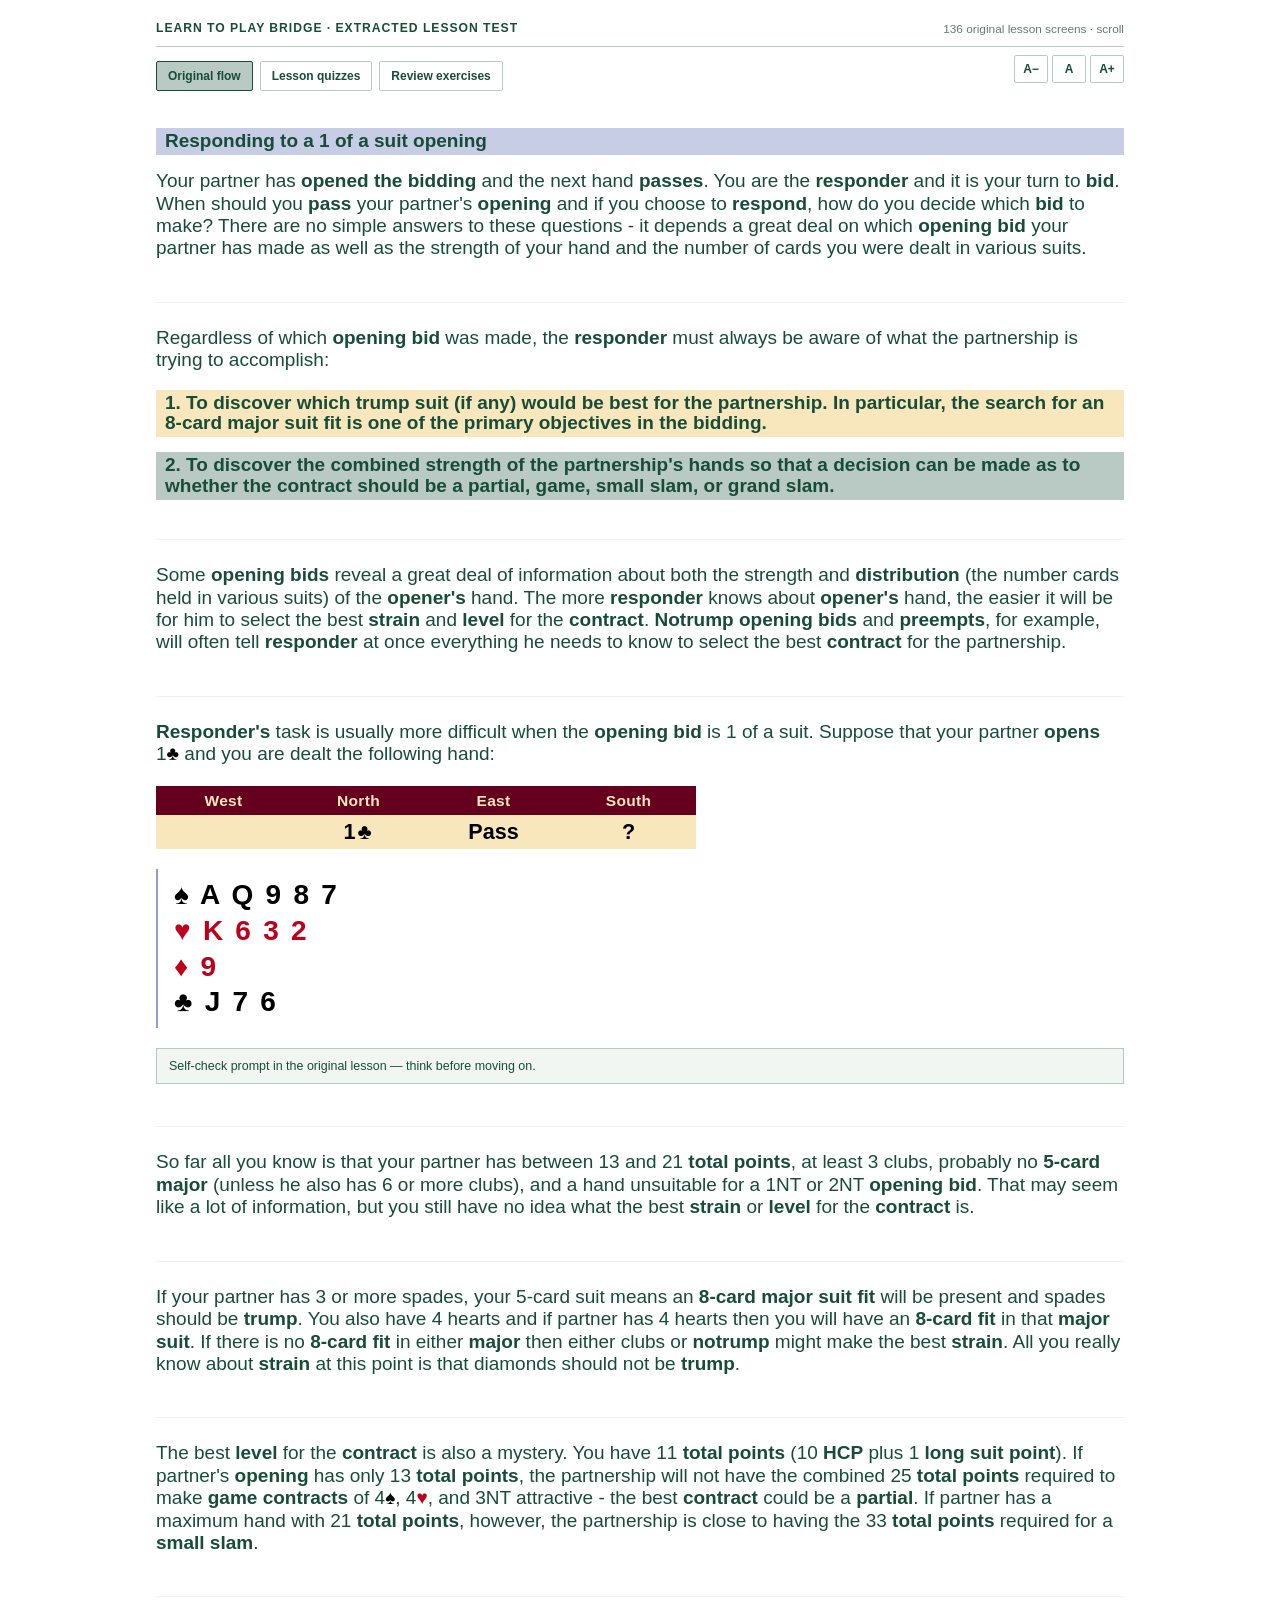
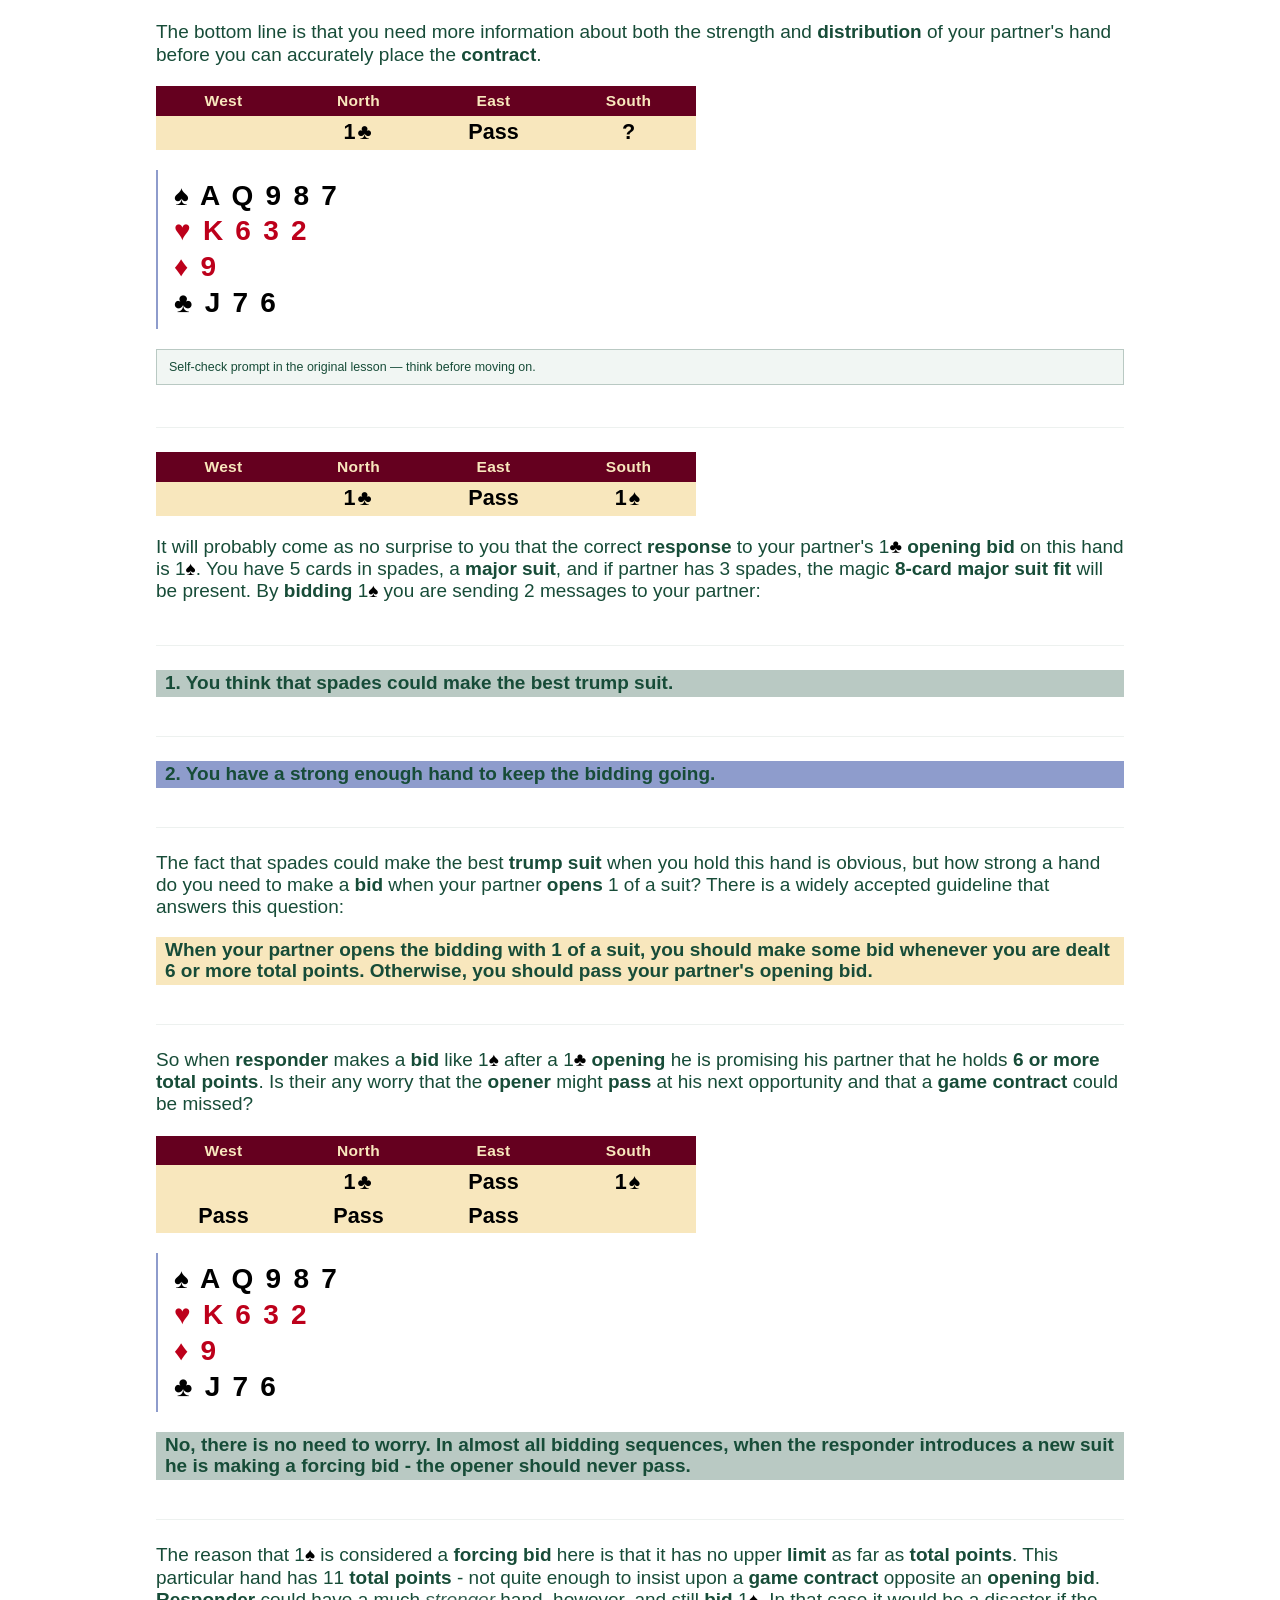
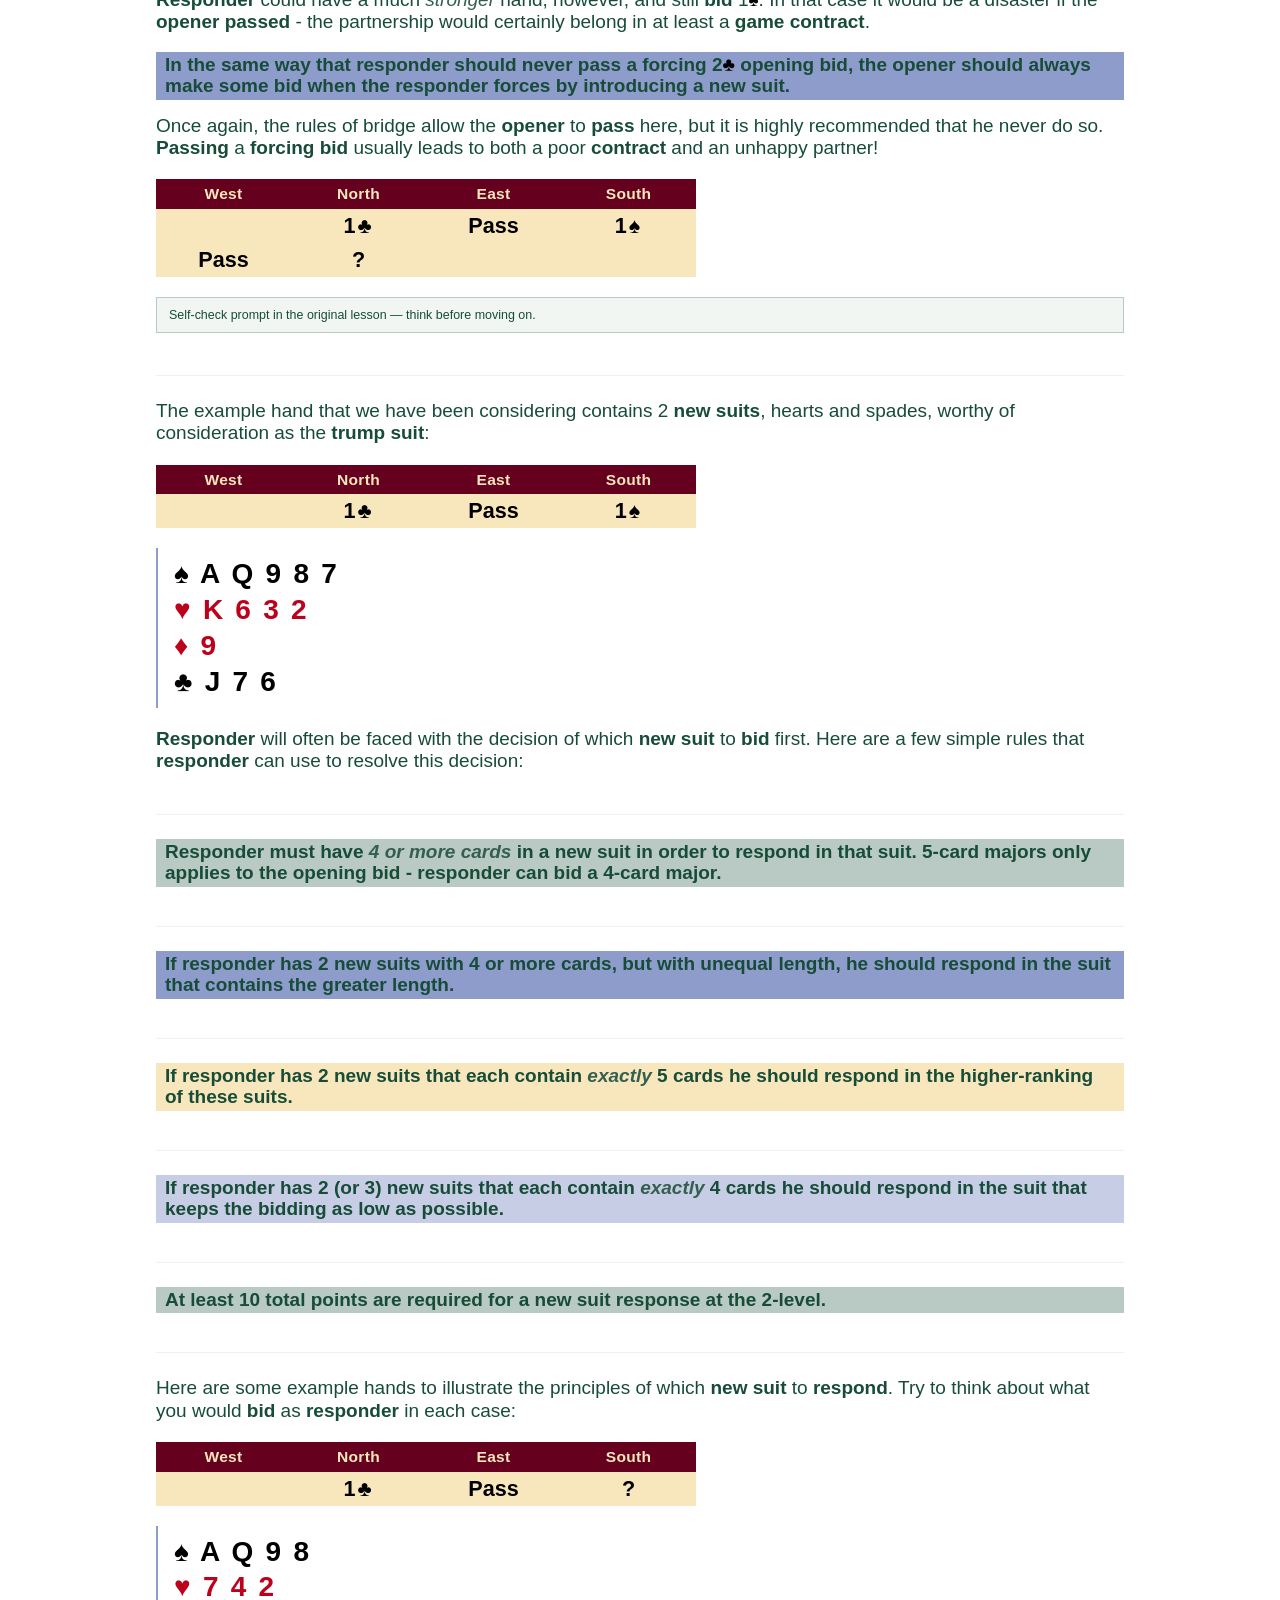
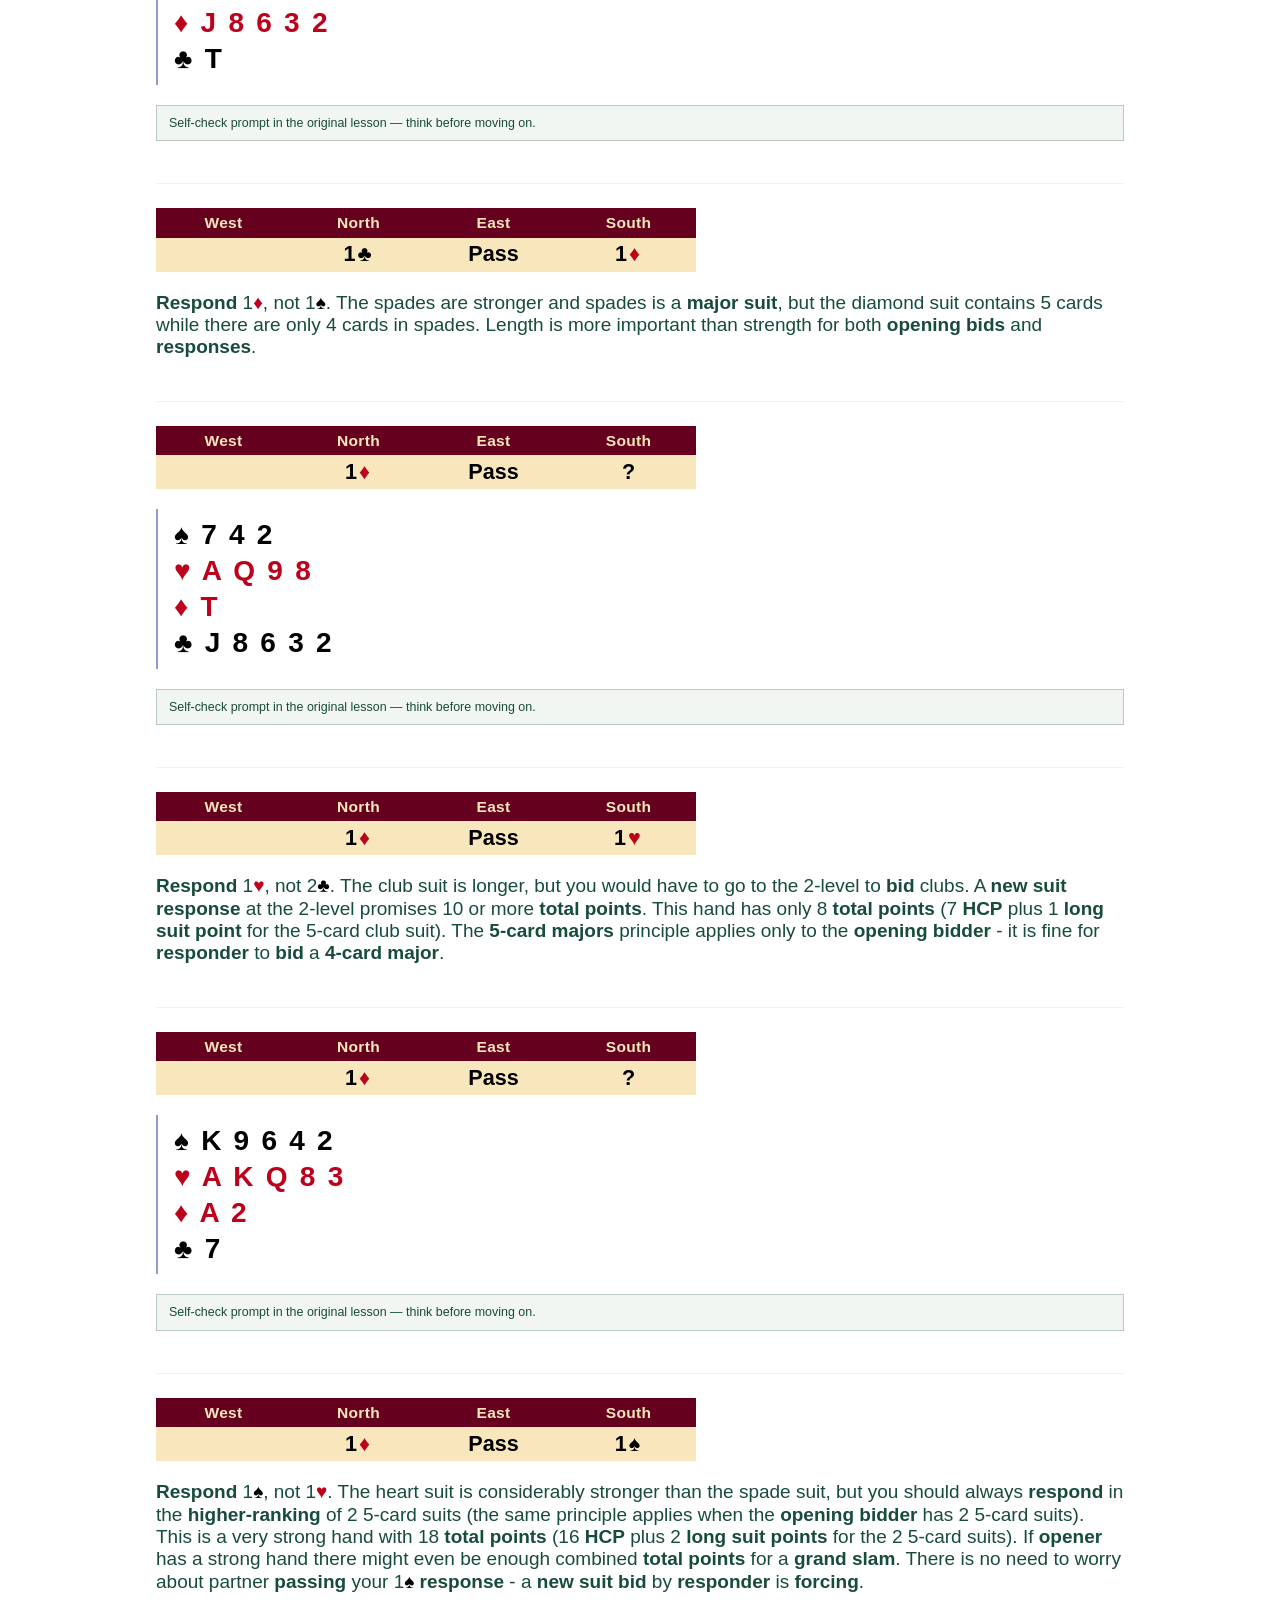
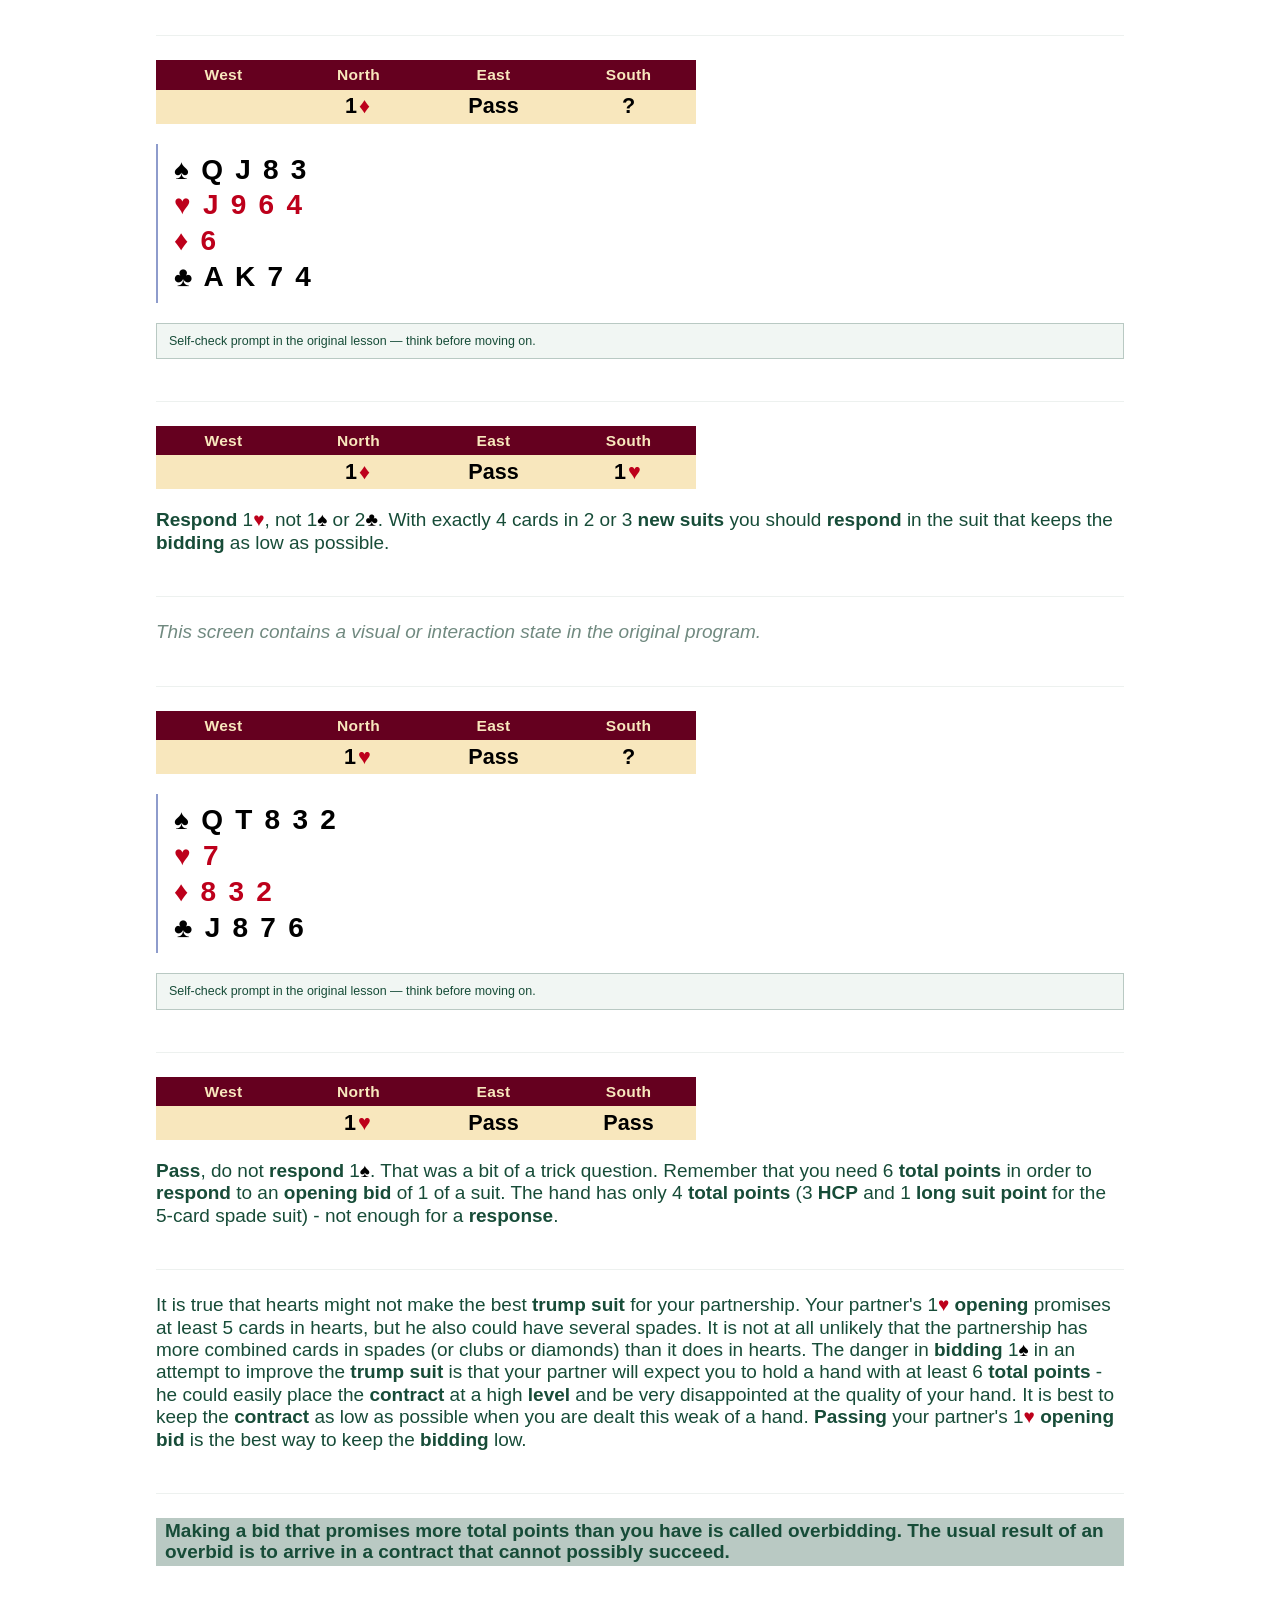
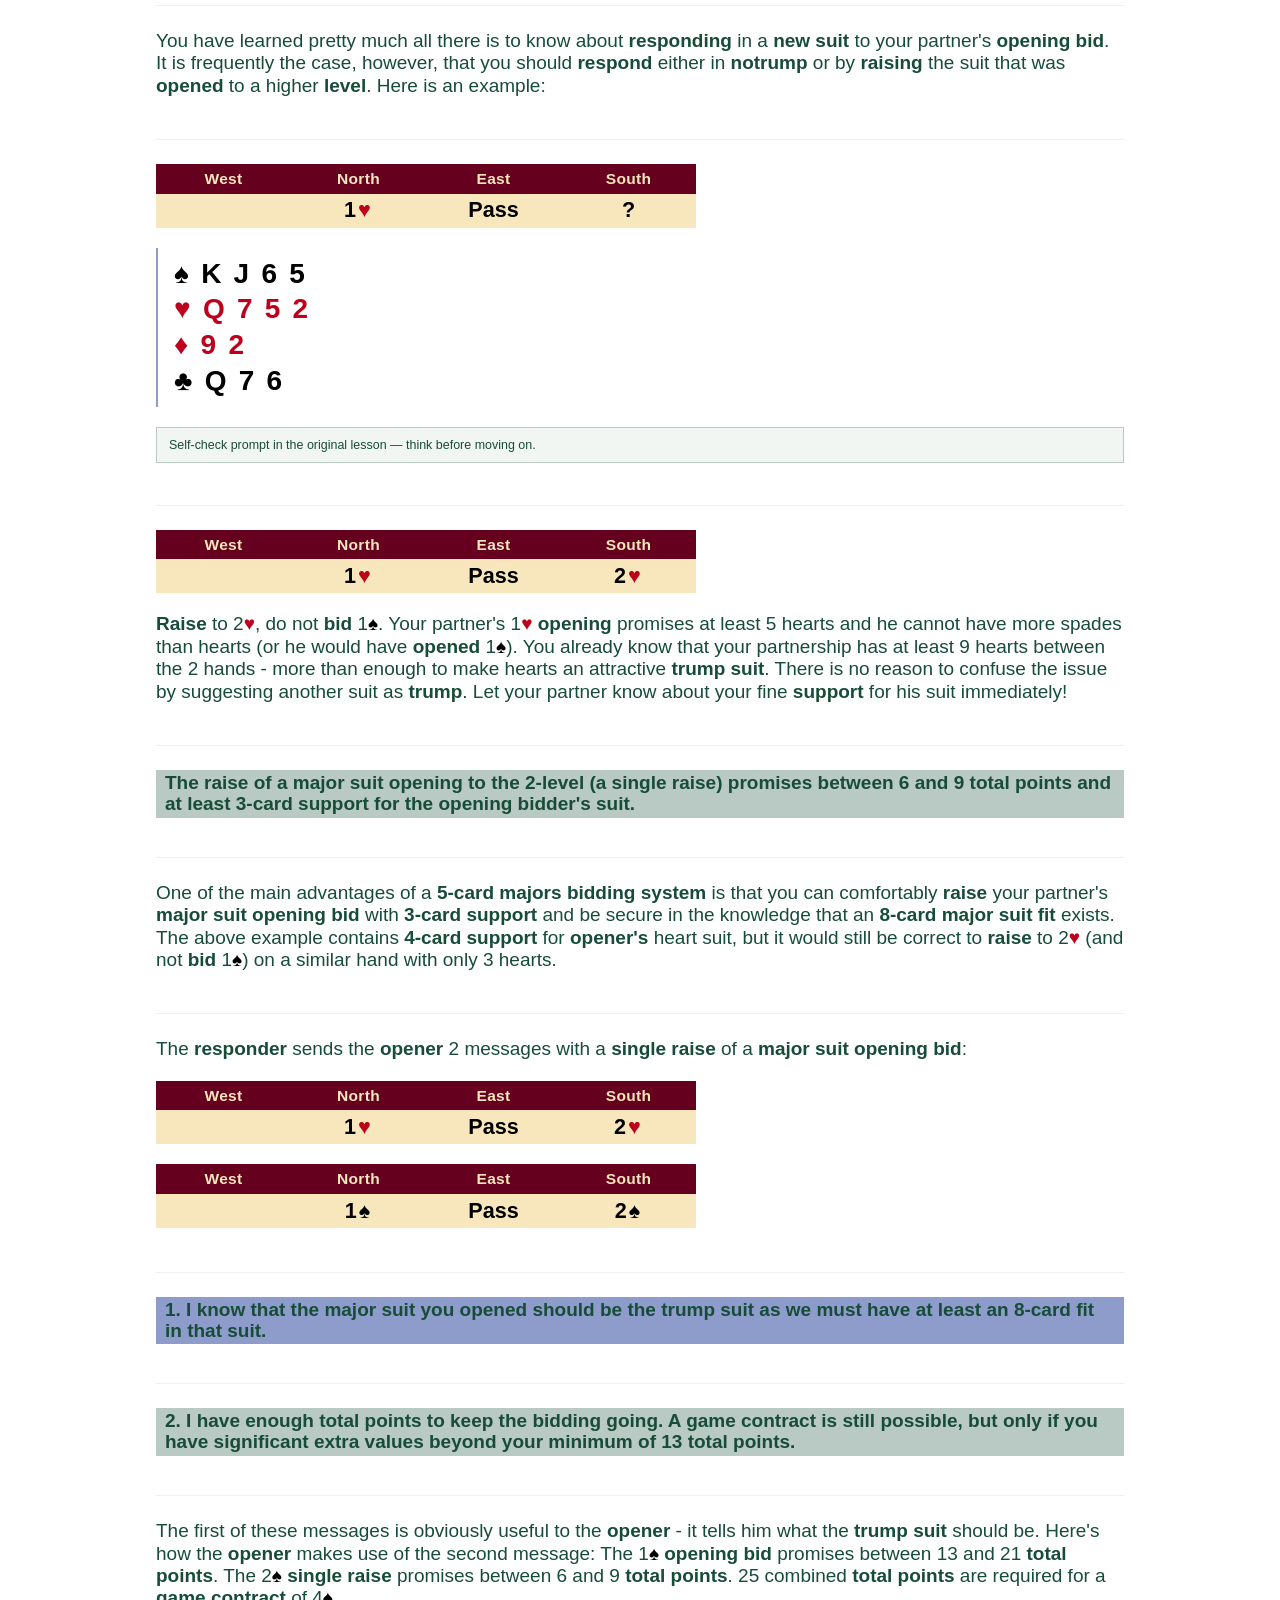
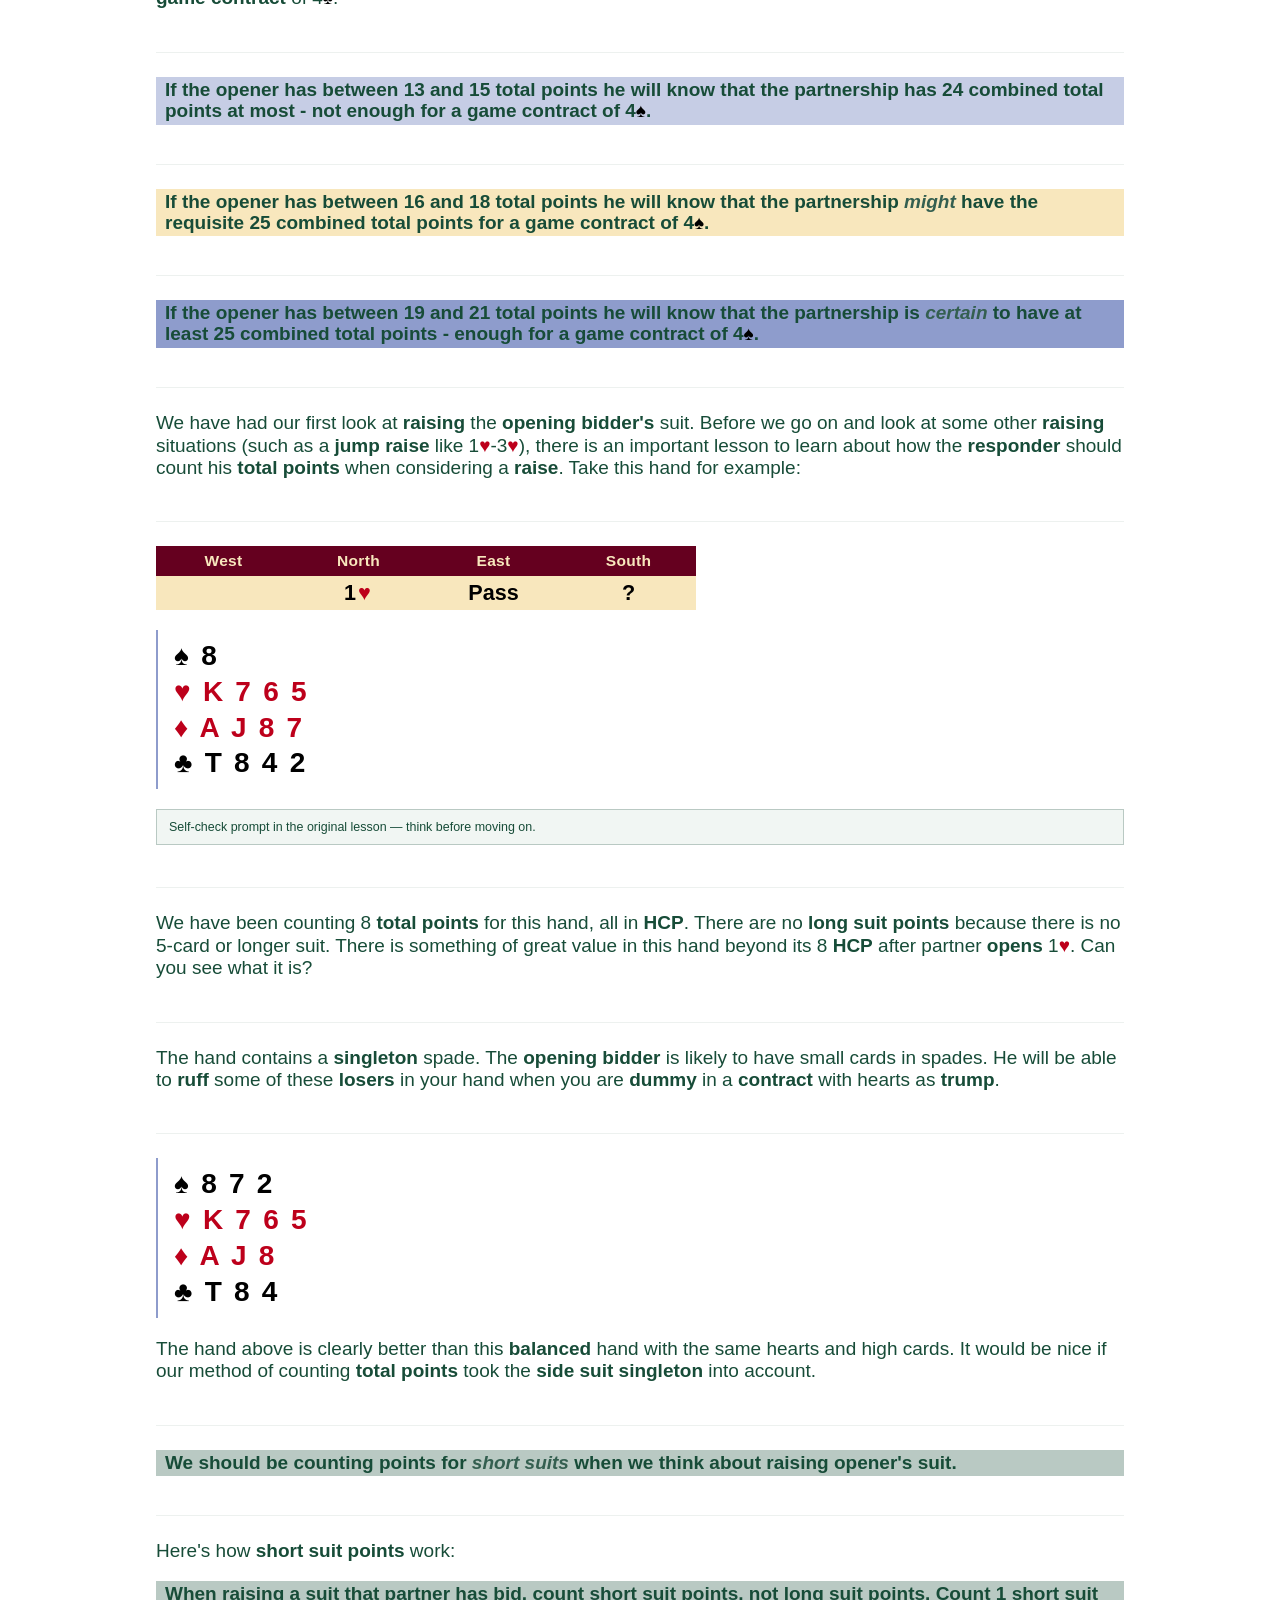
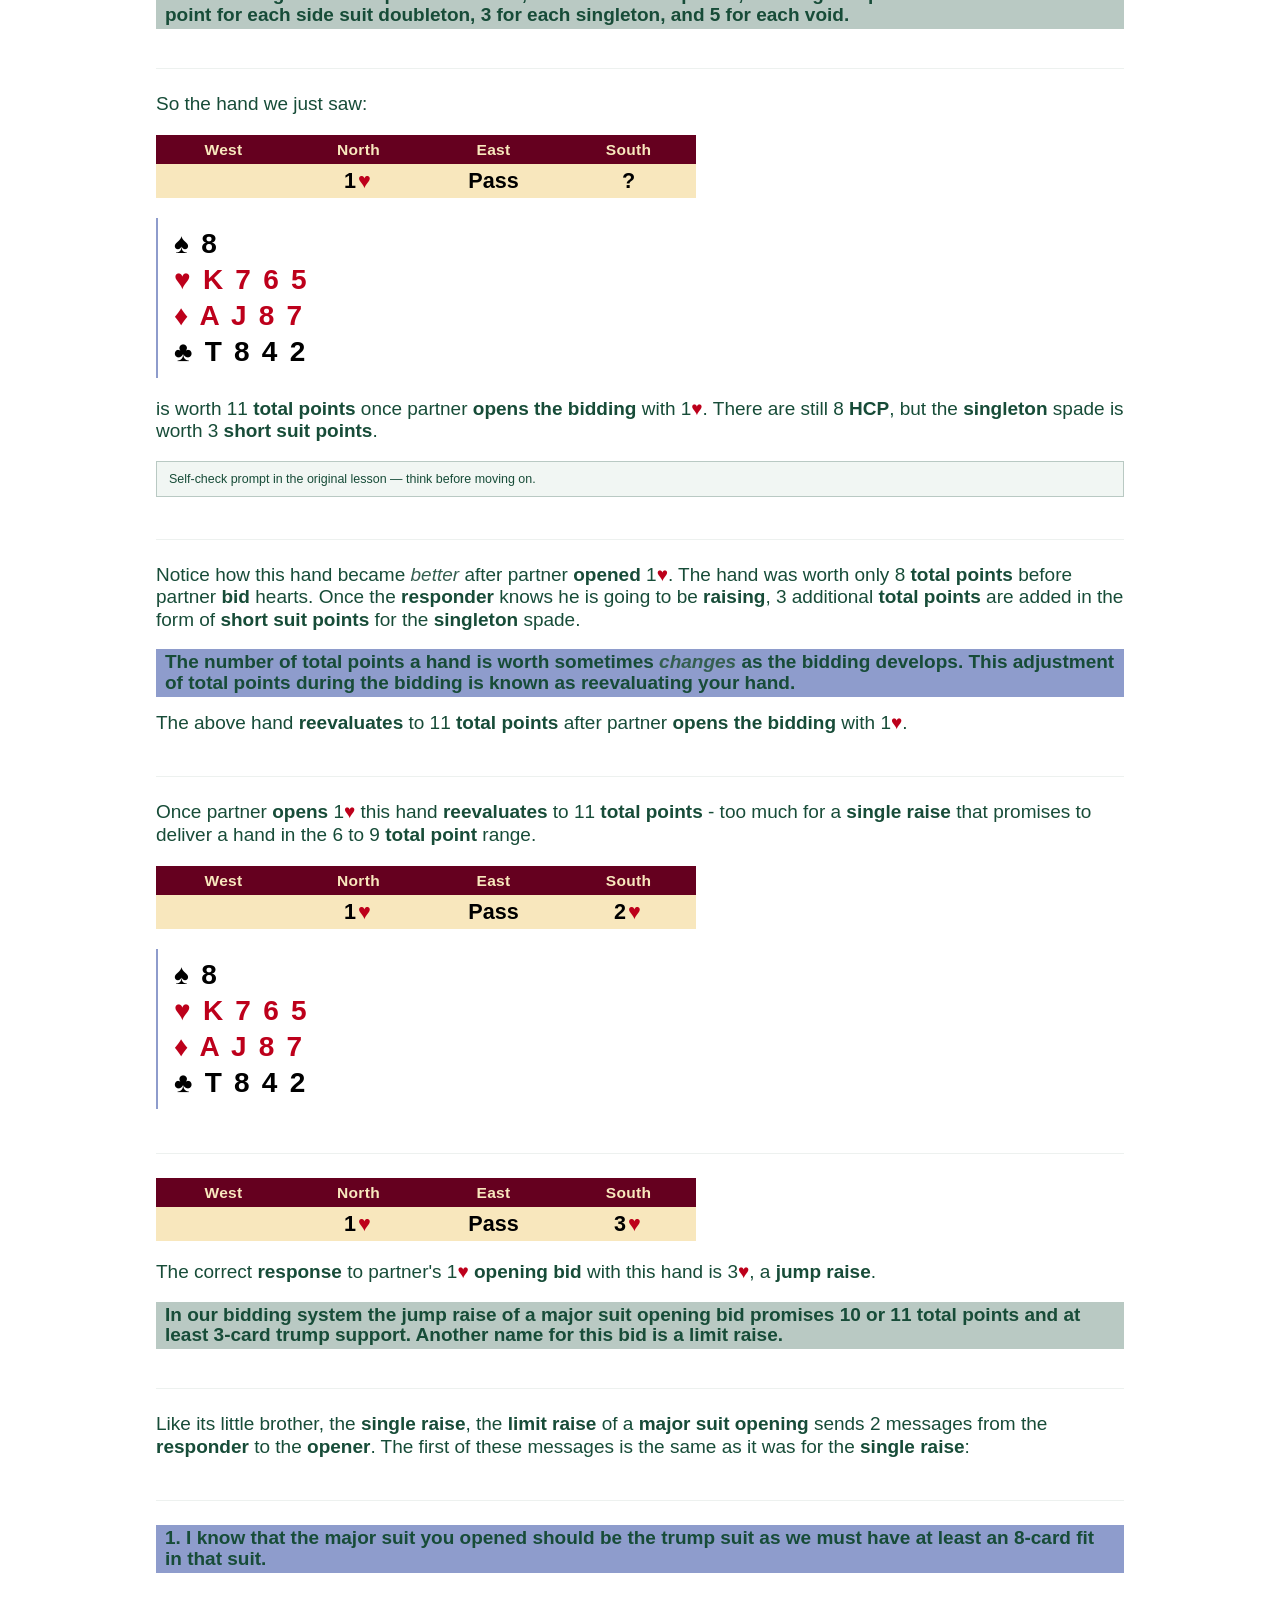
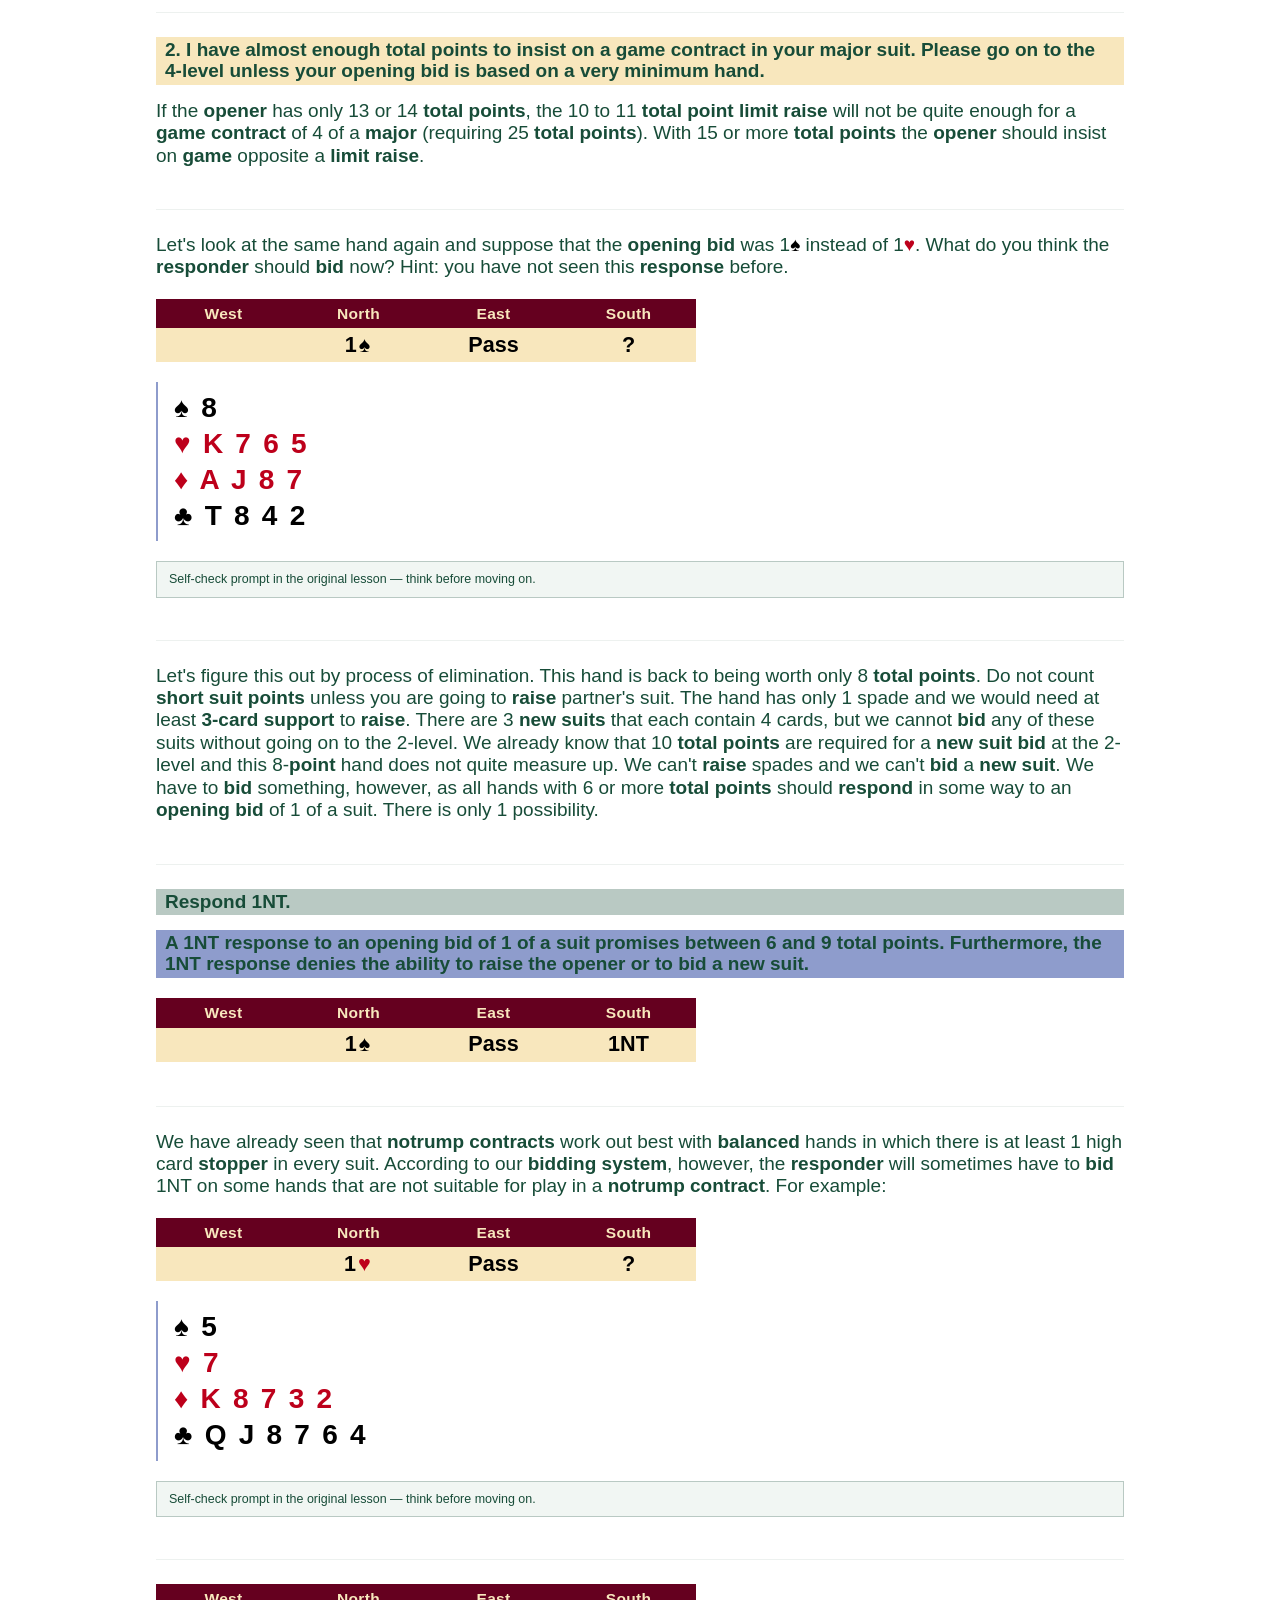
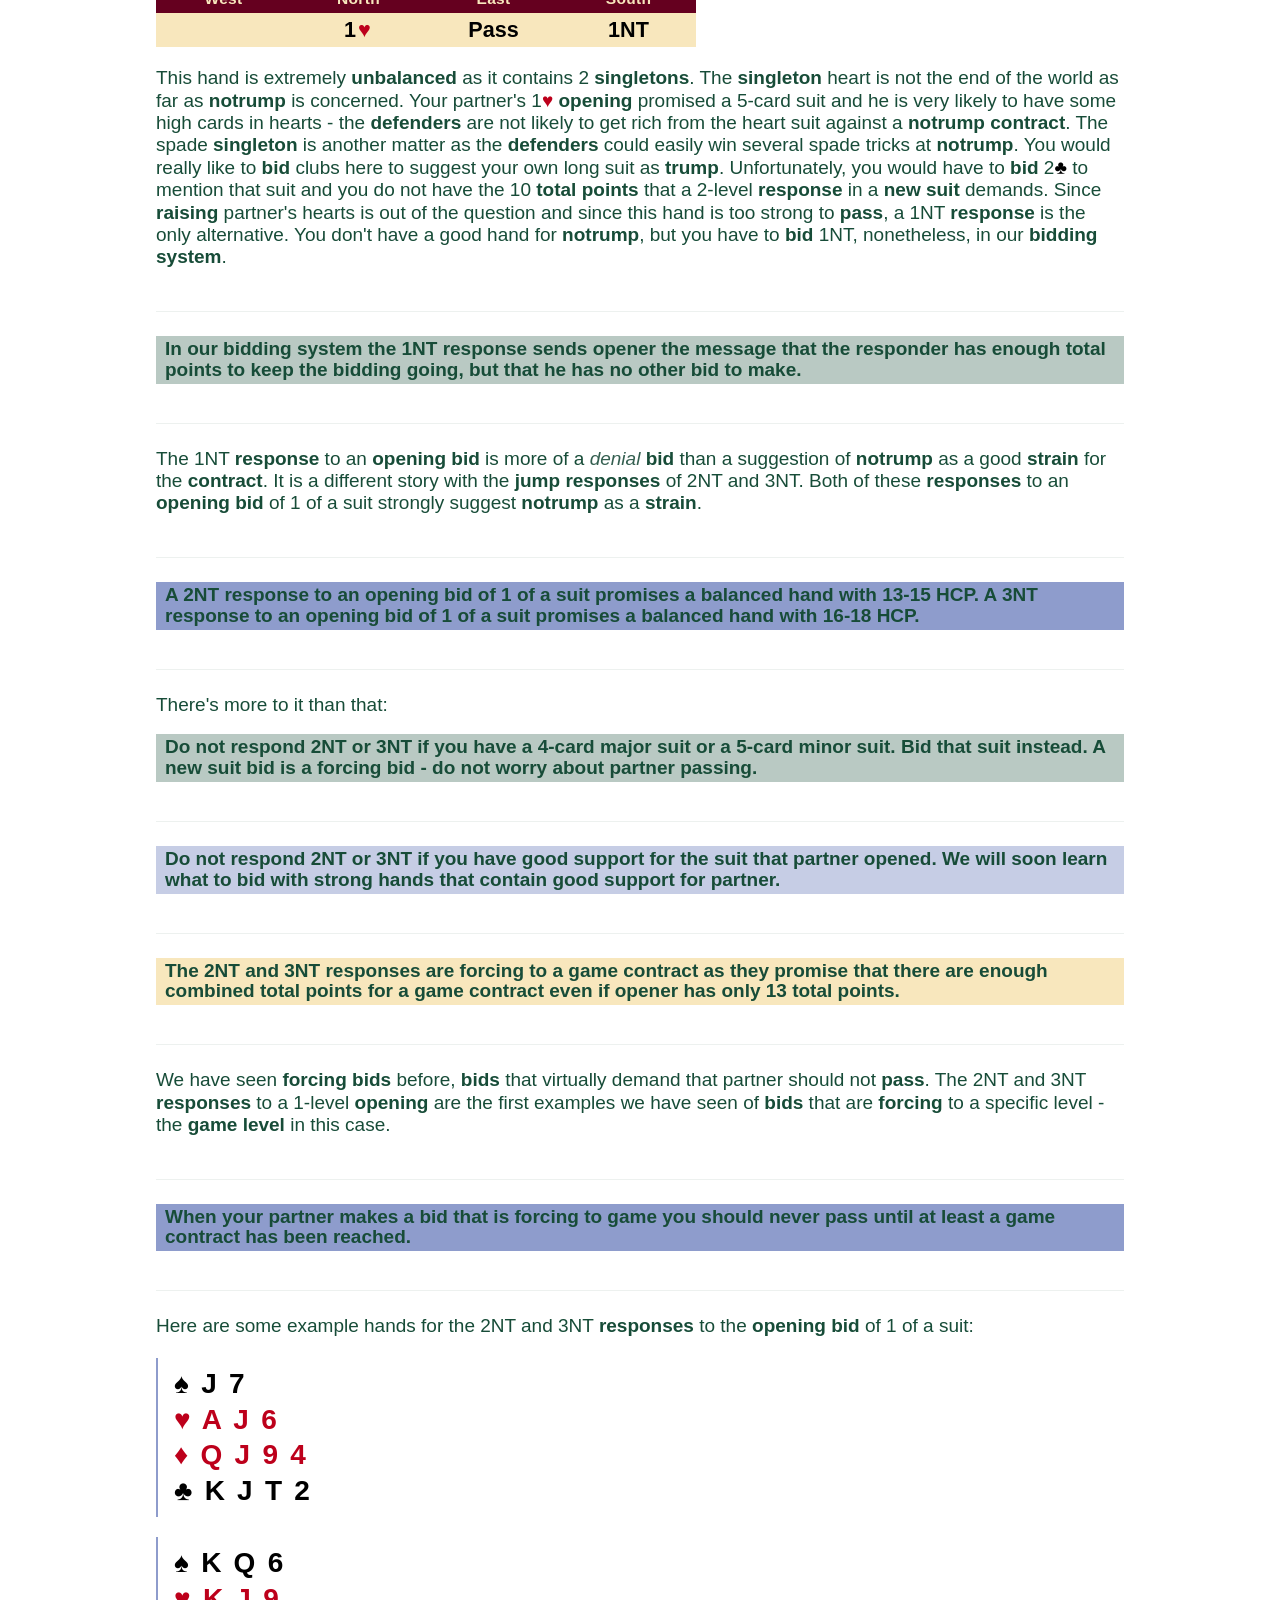
==== index.html @ 4d5bc3ed "Use Ctrl drag for text selection" ====
<!doctype html>
<html lang="en"><head>
<meta charset="utf-8"><meta name="viewport" content="width=device-width,initial-scale=1">
<title>Learn to Play Bridge — Responding to a 1 of a suit opening</title>
<link rel="stylesheet" href="bridge_study_test.css?v=20261010-5">
</head><body><main>
<header><h1>Learn to Play Bridge · extracted lesson test</h1><span class="muted" id="count"></span></header>
<div class="toolbar"><div class="mode"><button class="on" data-mode="lesson">Original flow</button><button data-mode="quiz">Lesson quizzes</button><button data-mode="review">Review exercises</button></div><div class="font-controls" aria-label="Text size"><button id="font-down" title="Decrease text size">A−</button><button id="font-reset" title="Reset text size">A</button><button id="font-up" title="Increase text size">A+</button></div></div>
<article id="page"></article>
<nav class="nav"><button id="back">← Back</button><button id="next">Next →</button></nav>
</main>
<script src="bridge_study_test_data.js?v=20261010-5"></script><script src="bridge_review_data.js?v=20261010-5"></script><script src="bridge_study_test.js?v=20261010-5"></script>
</body></html>
---- bridge_study_test.css ----
:root {
  --font-size: 19px;
  --green: #174c38;
  --cream: #f8e7bd;
  --sage: #b9c9c3;
  --lavender: #c6cde5;
  --periwinkle: #8e9ccc;
  --brown: #663c27;
  --paper: #fff;
  --line: #dce4df
}

* {
  box-sizing: border-box
}

html {
  scroll-behavior: smooth
}

body {
  margin: 0;
  background: var(--paper);
  color: var(--green);
  font: var(--font-size)/1.18 Arial, Helvetica, sans-serif
}

main {
  width: min(1024px, 100%);
  min-height: 100vh;
  margin: auto;
  padding: 22px clamp(13px, 2.5vw, 28px) 38px;
  background: var(--paper)
}

header {
  display: flex;
  justify-content: space-between;
  gap: 15px;
  border-bottom: 1px solid var(--sage);
  padding-bottom: 10px
}

h1 {
  margin: 0;
  color: var(--green);
  font: 700 .76rem/1 Arial, Helvetica, sans-serif;
  letter-spacing: .08em;
  text-transform: uppercase
}

.muted {
  color: #627d72;
  font: .74rem/1.2 Arial, Helvetica, sans-serif
}

.mode {
  display: flex;
  gap: 7px;
  margin: 14px 0 22px;
  flex-wrap: wrap
}

button {
  border: 1px solid var(--sage);
  border-radius: 2px;
  padding: 8px 11px;
  background: #fff;
  color: var(--green);
  font: 700 .75rem/1 Arial, Helvetica, sans-serif;
  cursor: pointer
}

.mode .on,
.nav button {
  background: var(--sage);
  border-color: var(--green);
  color: var(--green)
}

.nav {
  display: flex;
  justify-content: space-between;
  gap: 10px;
  border-top: 1px solid var(--sage);
  padding-top: 17px;
  margin-top: 26px
}

.nav button:disabled {
  background: #fff;
  border-color: #e6ece8;
  color: #a6b7af;
  cursor: not-allowed
}

article {
  min-height: 58vh
}

h2 {
  font-size: clamp(1.45rem, 2.55vw, 1.9rem);
  font-weight: 700;
  line-height: 1.08;
  color: var(--green);
  margin: 0 0 21px
}

p {
  margin: 0 0 18px
}

.page-label {
  margin: 0 0 13px;
  color: #638075;
  font: .69rem/1 Arial, Helvetica, sans-serif;
  letter-spacing: .08em;
  text-transform: uppercase
}

.empty {
  color: #718a80;
  font-style: italic
}

.chapter {
  max-width: 100%
}

.chapter>h2 {
  margin: 0 0 29px;
  padding-bottom: 14px;
  border-bottom: 1px solid var(--sage)
}

.source-screen {
  padding: 0 0 24px;
  margin: 0 0 24px;
  border-bottom: 1px solid #edf1ef
}

.source-screen:last-child {
  border-bottom: 0
}

.source-screen p {
  max-width: 100%
}

.source-screen strong {
  color: var(--green);
  font-weight: 700
}

.source-screen em {
  color: #345f50
}

.source-screen .callout {
  max-width: 100%;
  background: var(--sage);
  border: 0;
  color: var(--green);
  padding: 3px 9px;
  margin: 15px 0;
  font: 700 1em/1.10 Arial, Helvetica, sans-serif;
  box-shadow: none
}

.source-screen .callout strong {
  color: var(--green)
}

.source-screen .callout.cs-1 {
  background: var(--cream)
}

.source-screen .callout.cs-2 {
  background: var(--sage)
}

.source-screen .callout.cs-3 {
  background: var(--lavender)
}

.source-screen .callout.cs-4 {
  background: var(--periwinkle)
}

.source-screen .callout.cs-5 {
  background: var(--lavender)
}

.source-screen .callout.cs-6 {
  background: var(--brown);
  color: var(--cream)
}

.source-screen .callout.cs-6 strong {
  color: var(--cream)
}

.source-screen .callout.cs-0 {
  background: var(--sage)
}

.source-screen p.cs-6 {
  color: var(--brown)
}

.source-screen p.cs-3,
.source-screen p.cs-4,
.source-screen p.cs-5 {
  color: var(--green)
}

.linkish {
  color: #315fd2;
  text-decoration: underline;
  text-decoration-thickness: 1px
}

.suit.black {
  color: #000
}

.suit.red {
  color: #bd001b
}

.auction {
  width: min(100%, 540px);
  margin: 20px 0;
  background: var(--cream);
  color: #000;
  font: 700 clamp(1rem, 2.2vw, 1.35rem)/1.12 Arial, Helvetica, sans-serif;
  box-shadow: none
}

.auction-head,
.auction-row {
  display: grid;
  grid-template-columns: repeat(4, minmax(0, 1fr));
  text-align: center
}

.auction-head {
  background: #65001f;
  color: var(--cream);
  font-size: .72em;
  letter-spacing: .02em
}

.auction-head span {
  padding: 6px 2px
}

.auction-row {
  min-height: 34px;
  align-items: center
}

.auction-row span {
  min-width: 0;
  padding: 3px 2px;
  white-space: nowrap
}

.auction .suit.black,
.auction-suit.black {
  color: #000 !important
}

.auction .suit.red,
.auction-suit.red {
  color: #bd001b !important
}

.auction-row span:empty {
  display: block
}

.hand {
  background: #fff;
  border-left: 2px solid var(--periwinkle);
  padding: 8px 16px;
  margin: 20px 0;
  color: #000;
  font: 700 clamp(1.22rem, 2.5vw, 1.75rem)/1.28 Arial, Helvetica, sans-serif
}

.hand div {
  letter-spacing: .08em
}

.hand .black {
  color: #000
}

.hand .red {
  color: #bd001b
}

.selfcheck {
  margin: 18px 0;
  padding: 9px 12px;
  border: 1px solid var(--sage);
  background: #f1f6f3;
  color: var(--green);
  font: .78rem/1.3 Arial, Helvetica, sans-serif
}

.answer {
  background: #f5f8f6;
  border: 1px solid var(--sage);
  padding: 17px 19px;
  margin: 21px 0
}

.reveal {
  border-color: var(--green);
  color: var(--green);
  background: #f1f6f3
}

@media(max-width:480px) {
  main {
    padding: 18px 13px 26px
  }

  .nav button {
    min-width: 95px
  }

  .auction {
    font-size: 1rem
  }
}

.toolbar {
  display: flex;
  justify-content: space-between;
  align-items: center;
  gap: 12px
}

.toolbar .mode {
  margin-bottom: 22px
}

.font-controls {
  display: flex;
  gap: 4px;
  margin-bottom: 22px
}

.font-controls button {
  min-width: 34px;
  padding: 7px 8px
}

@media(max-width:480px) {
  .toolbar {
    align-items: flex-start
  }

  .font-controls {
    gap: 2px
  }

  .font-controls button {
    min-width: 30px;
    padding: 7px 6px
  }
}

.review-answer-gap {
  height: 1.2em
}
.visual-row {
  display: flex;
  flex-wrap: wrap;
  gap: 22px;
  align-items: flex-start;
}

.visual-item {
  flex: 1 1 260px;
  min-width: 0;
}

main {
  cursor: grab;
}

button, input {
  cursor: pointer;
}

.is-panning,
.is-panning * {
  cursor: grabbing !important;
  user-select: none !important;
}
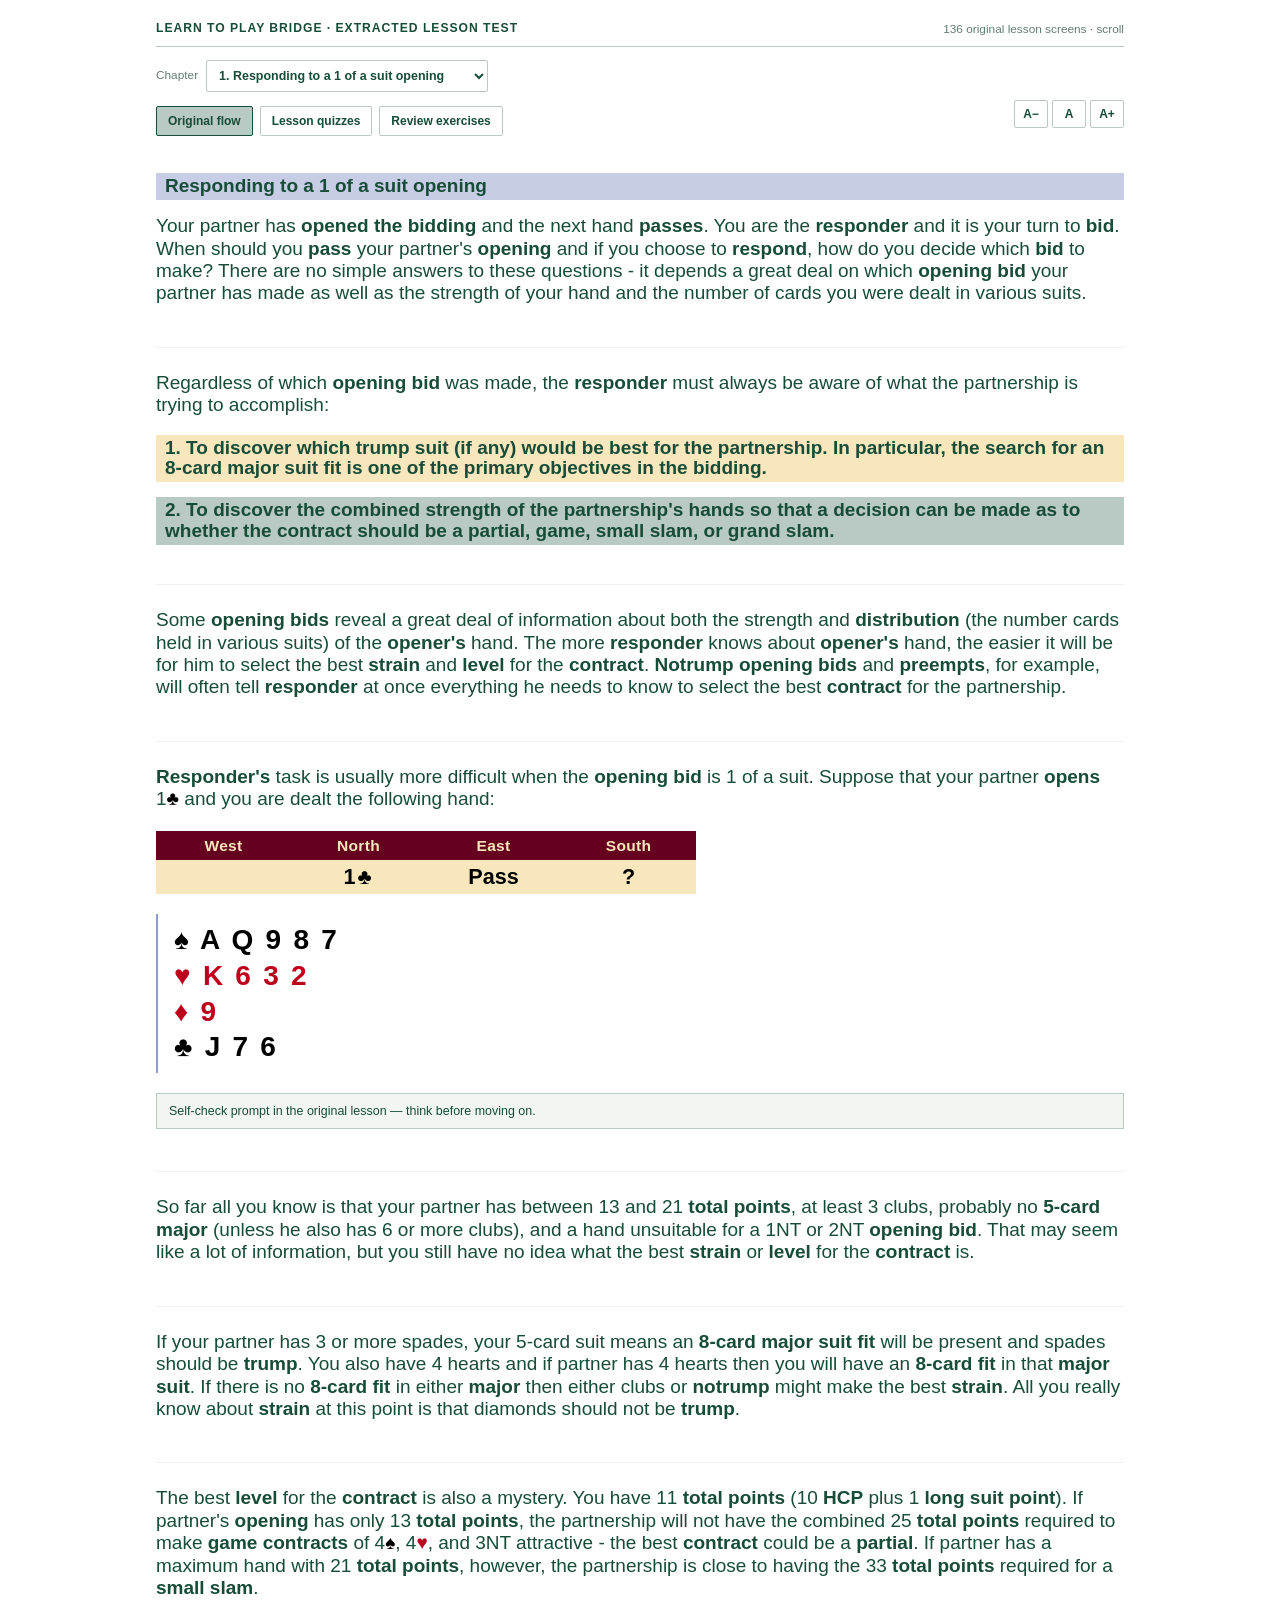
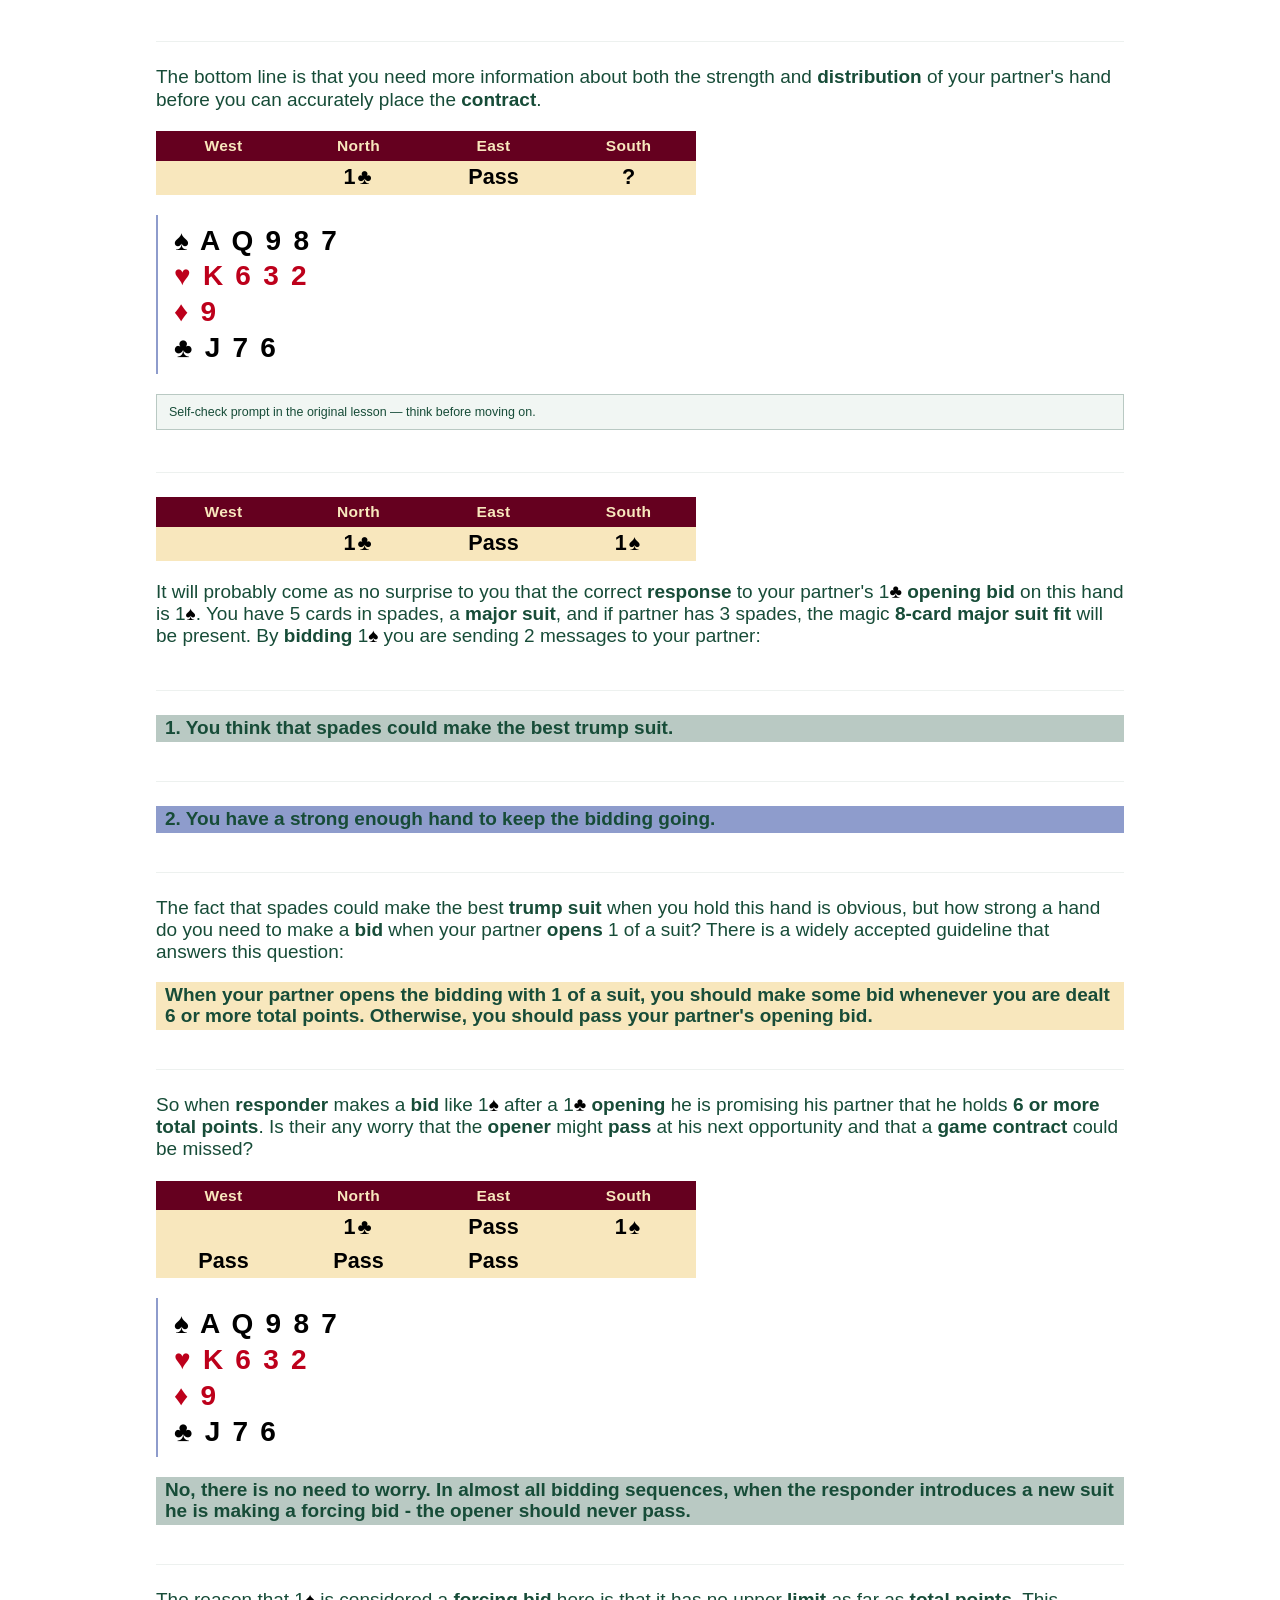
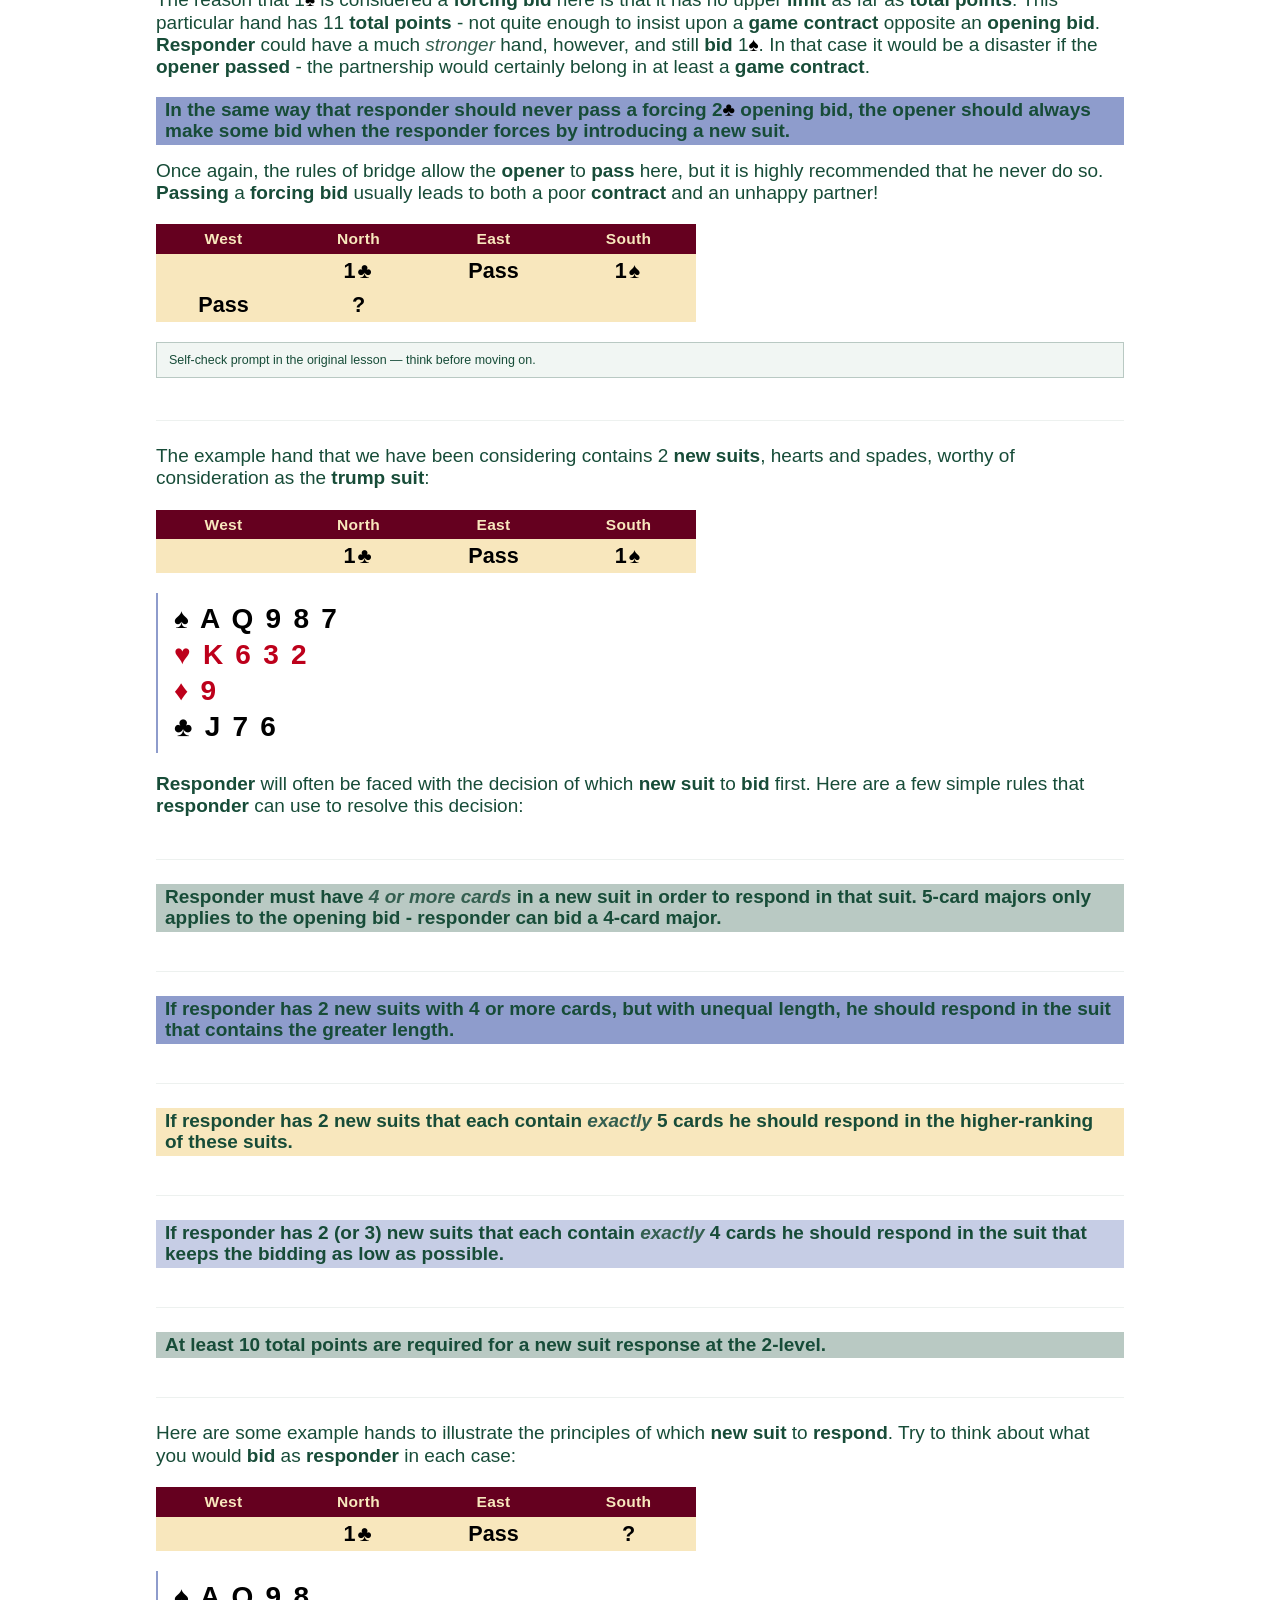
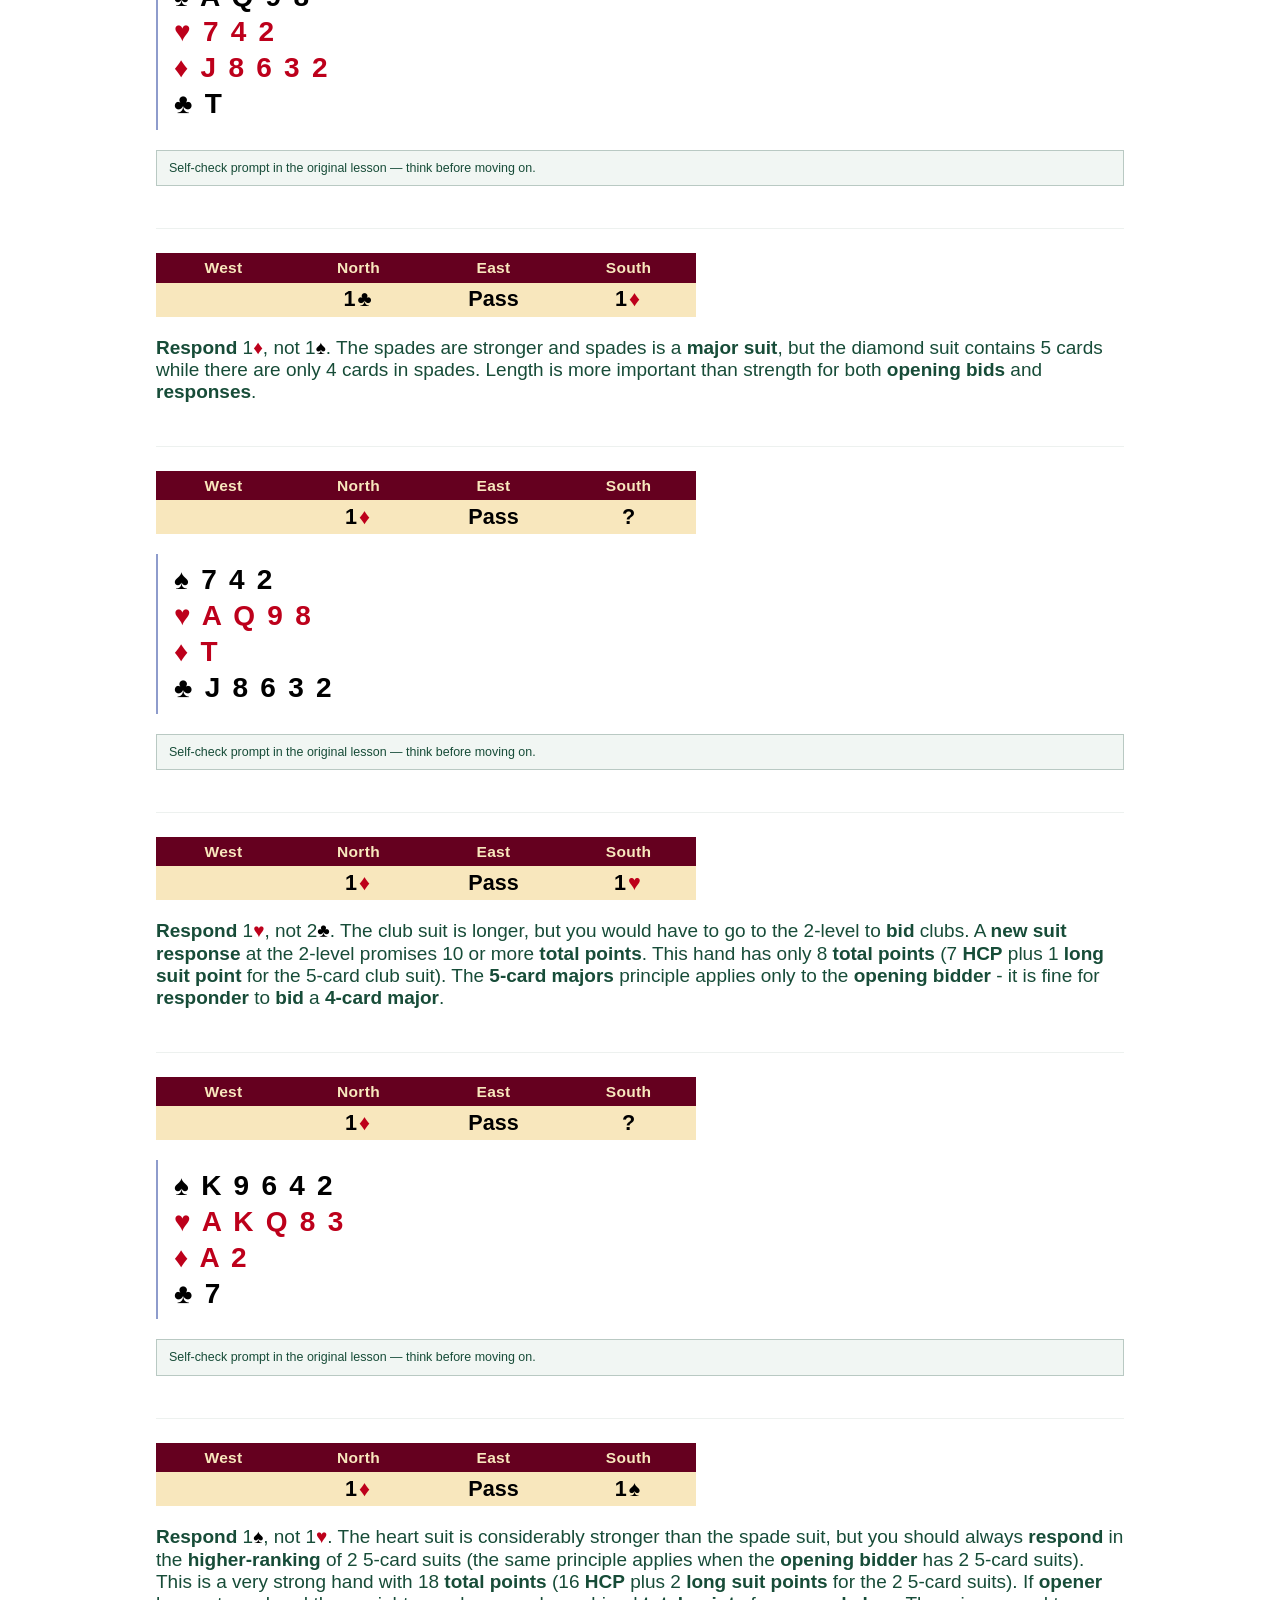
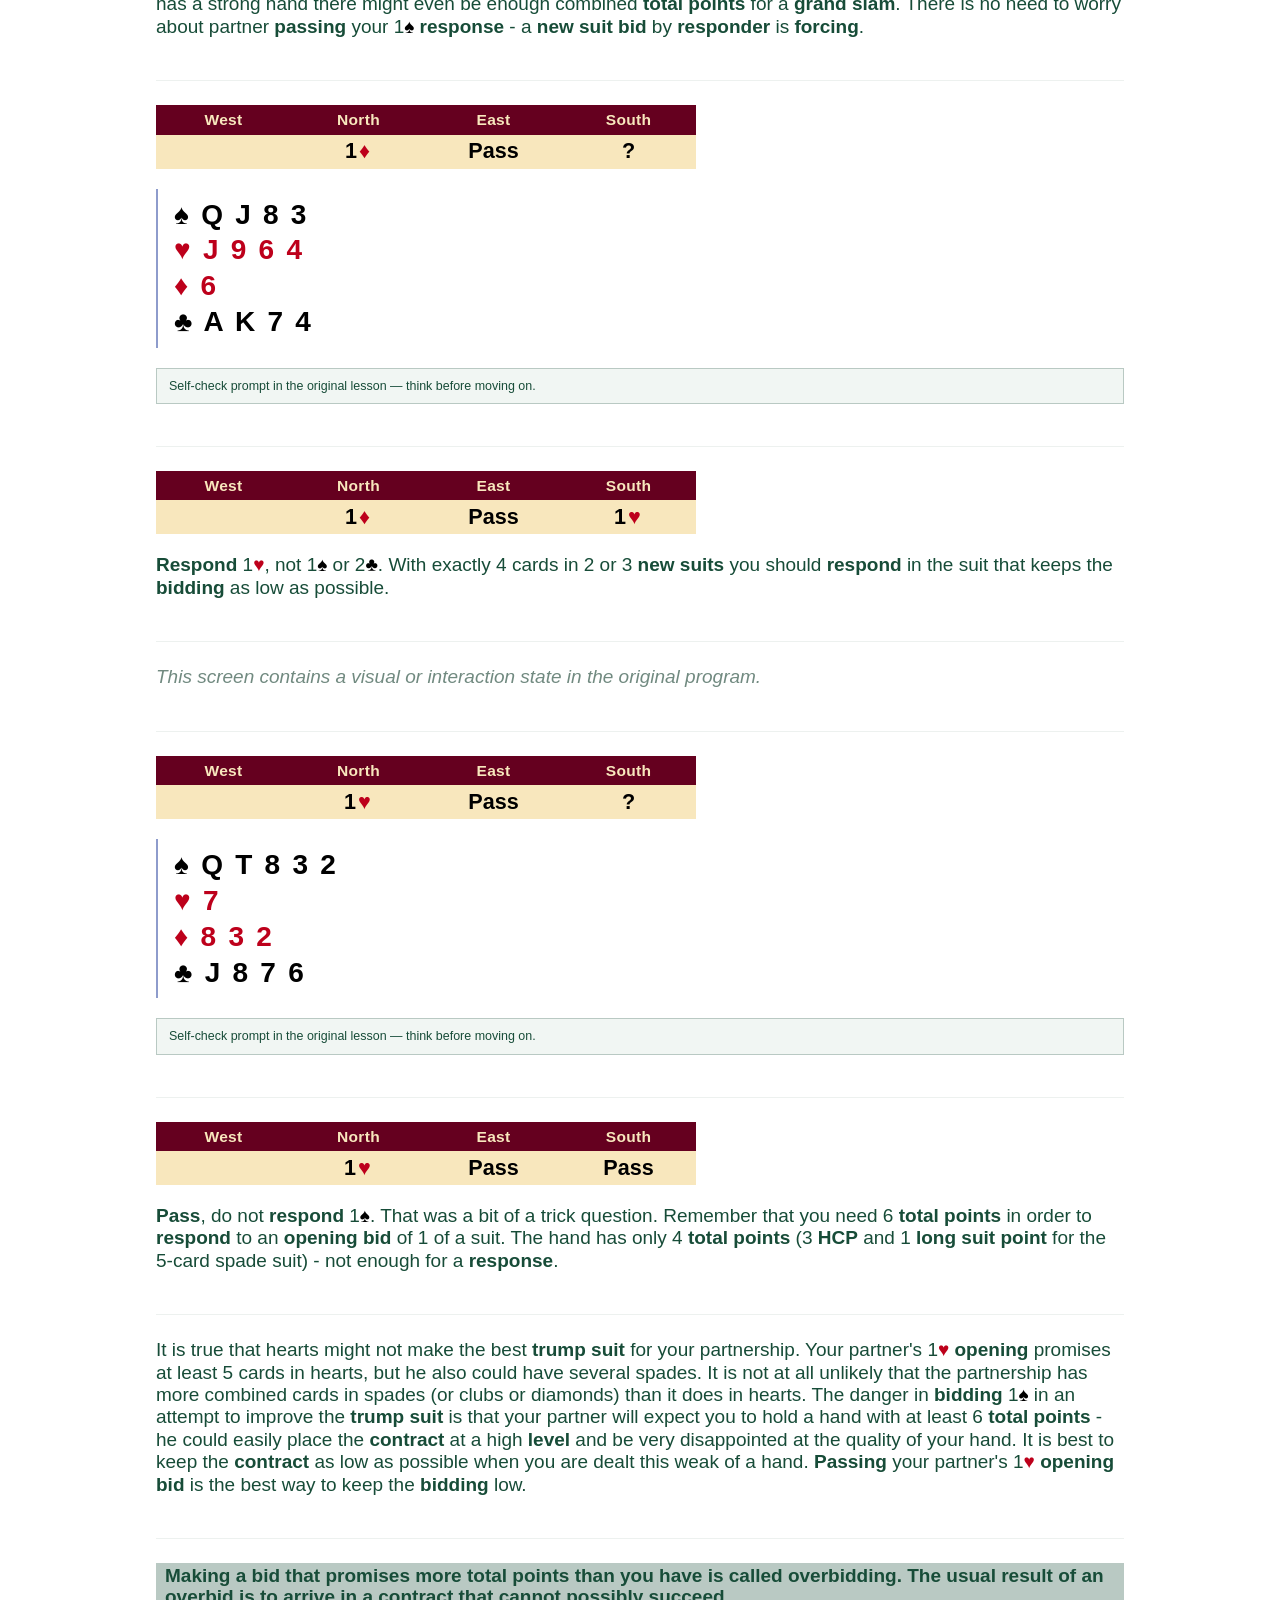
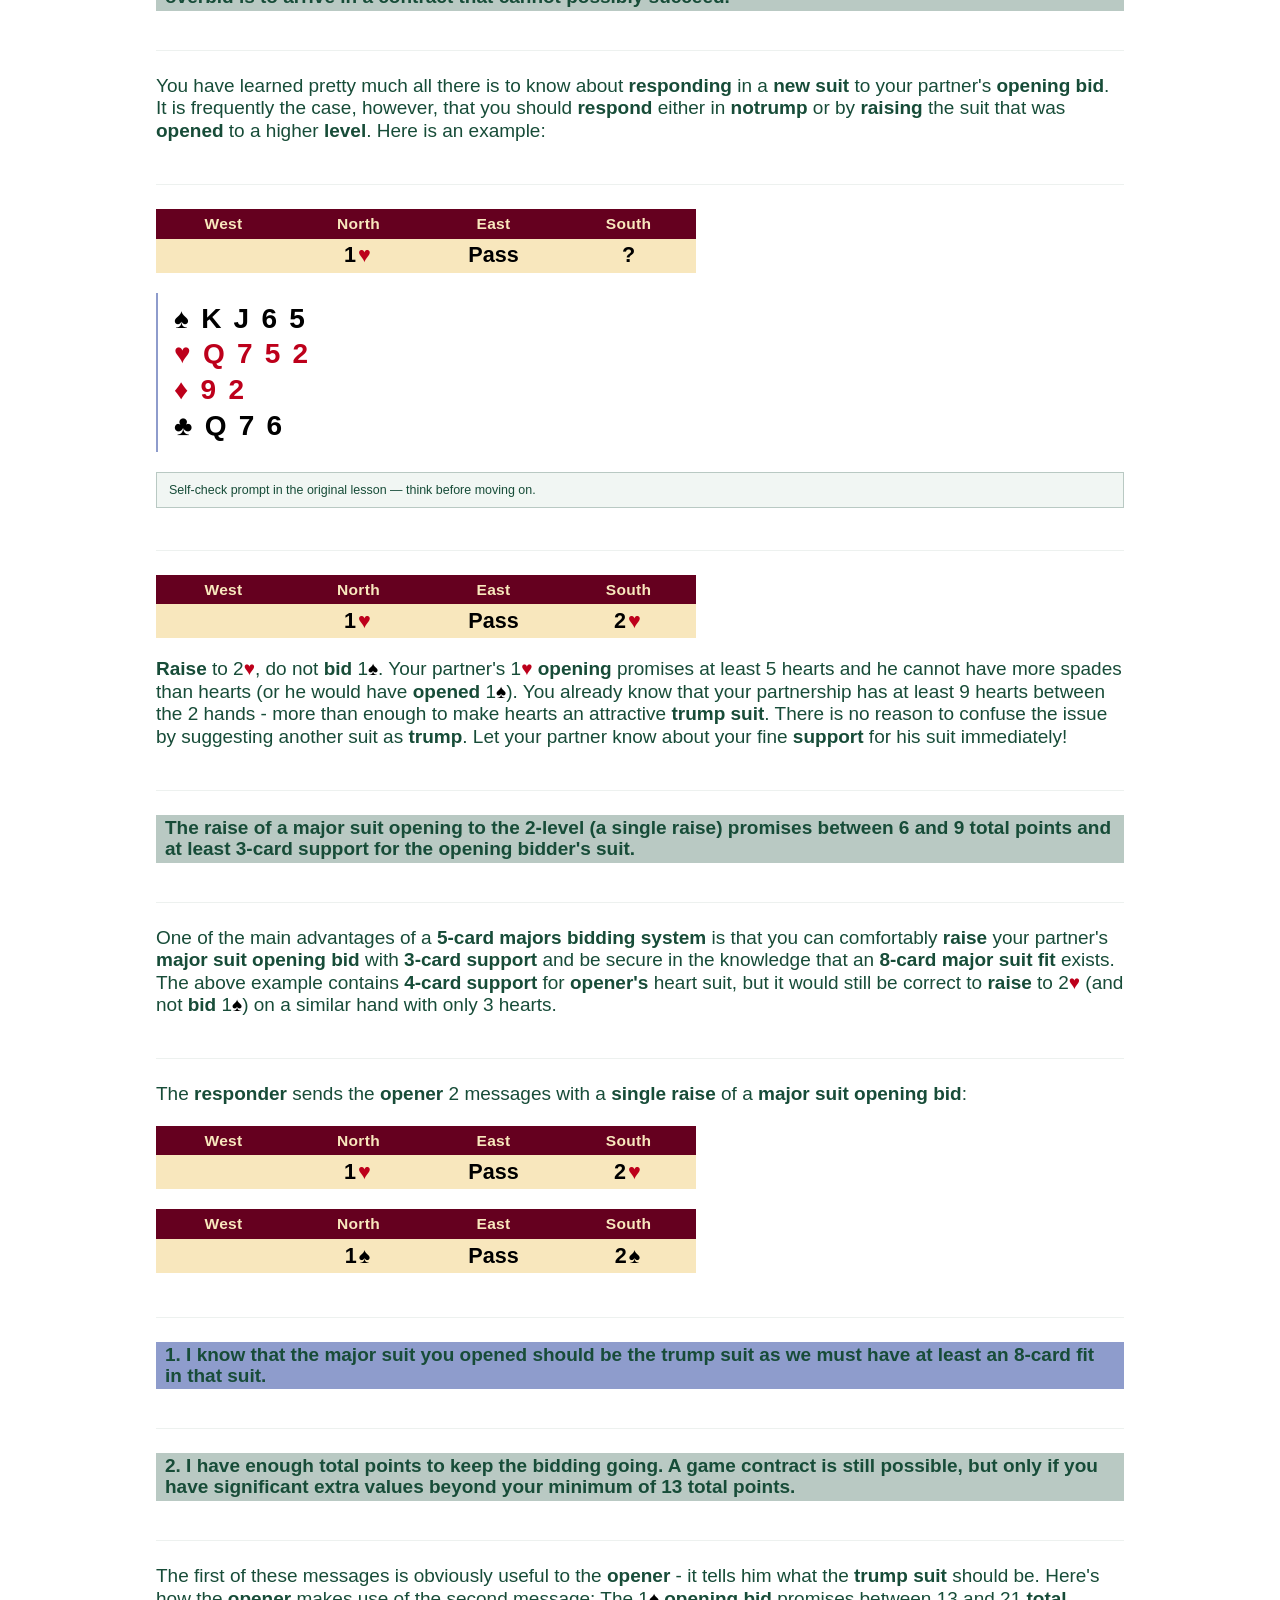
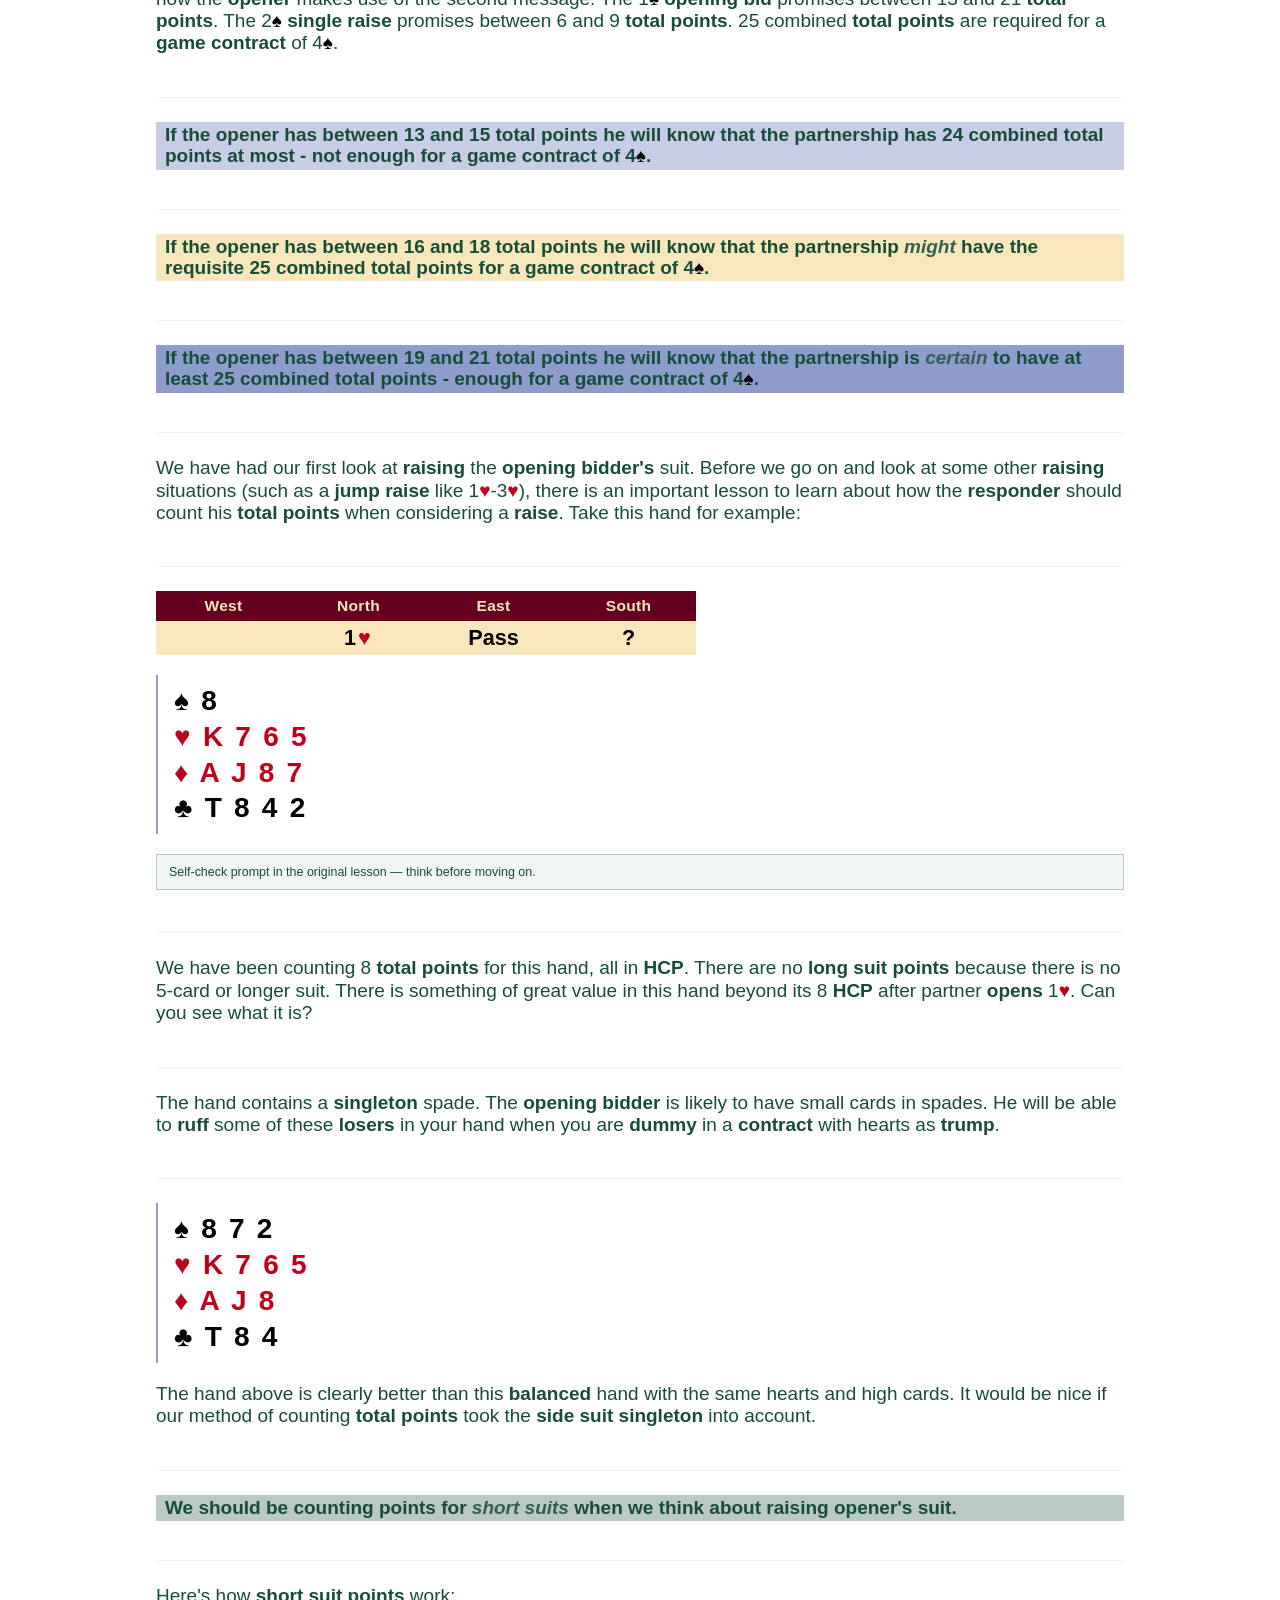
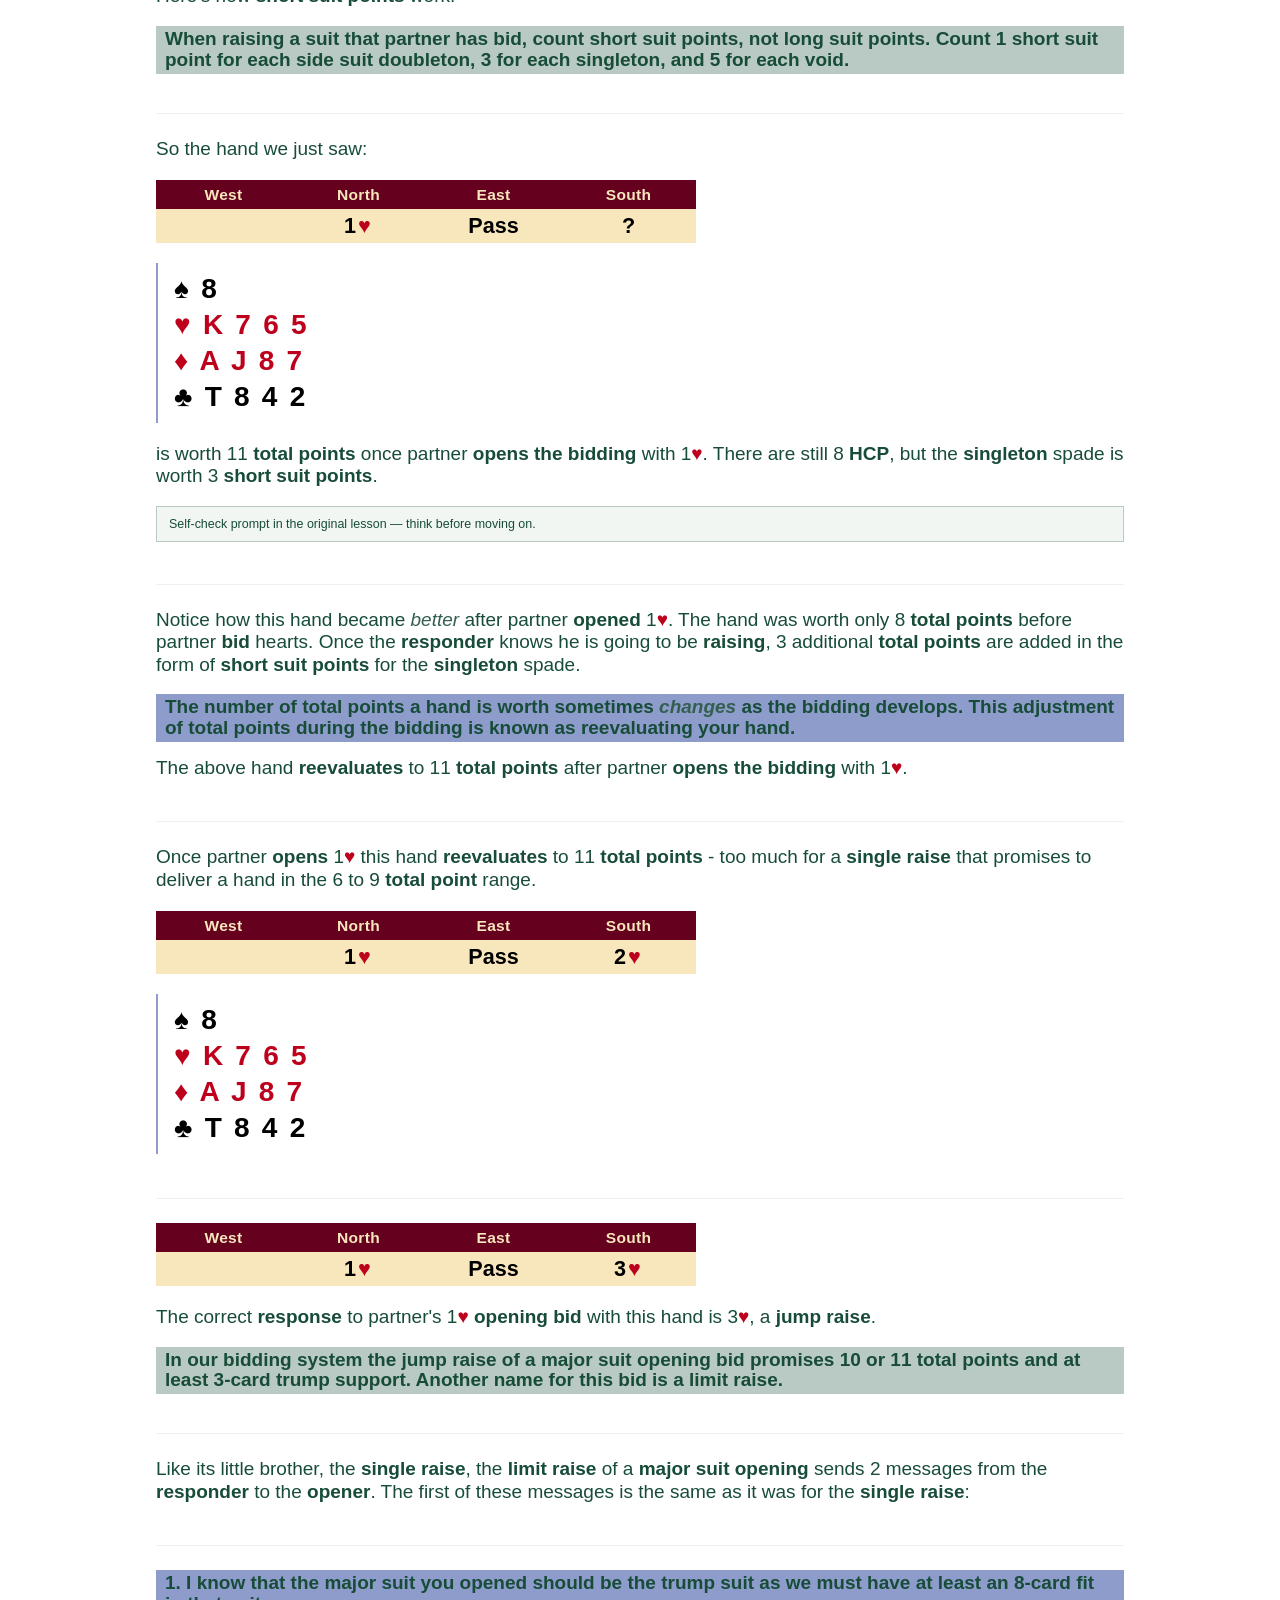
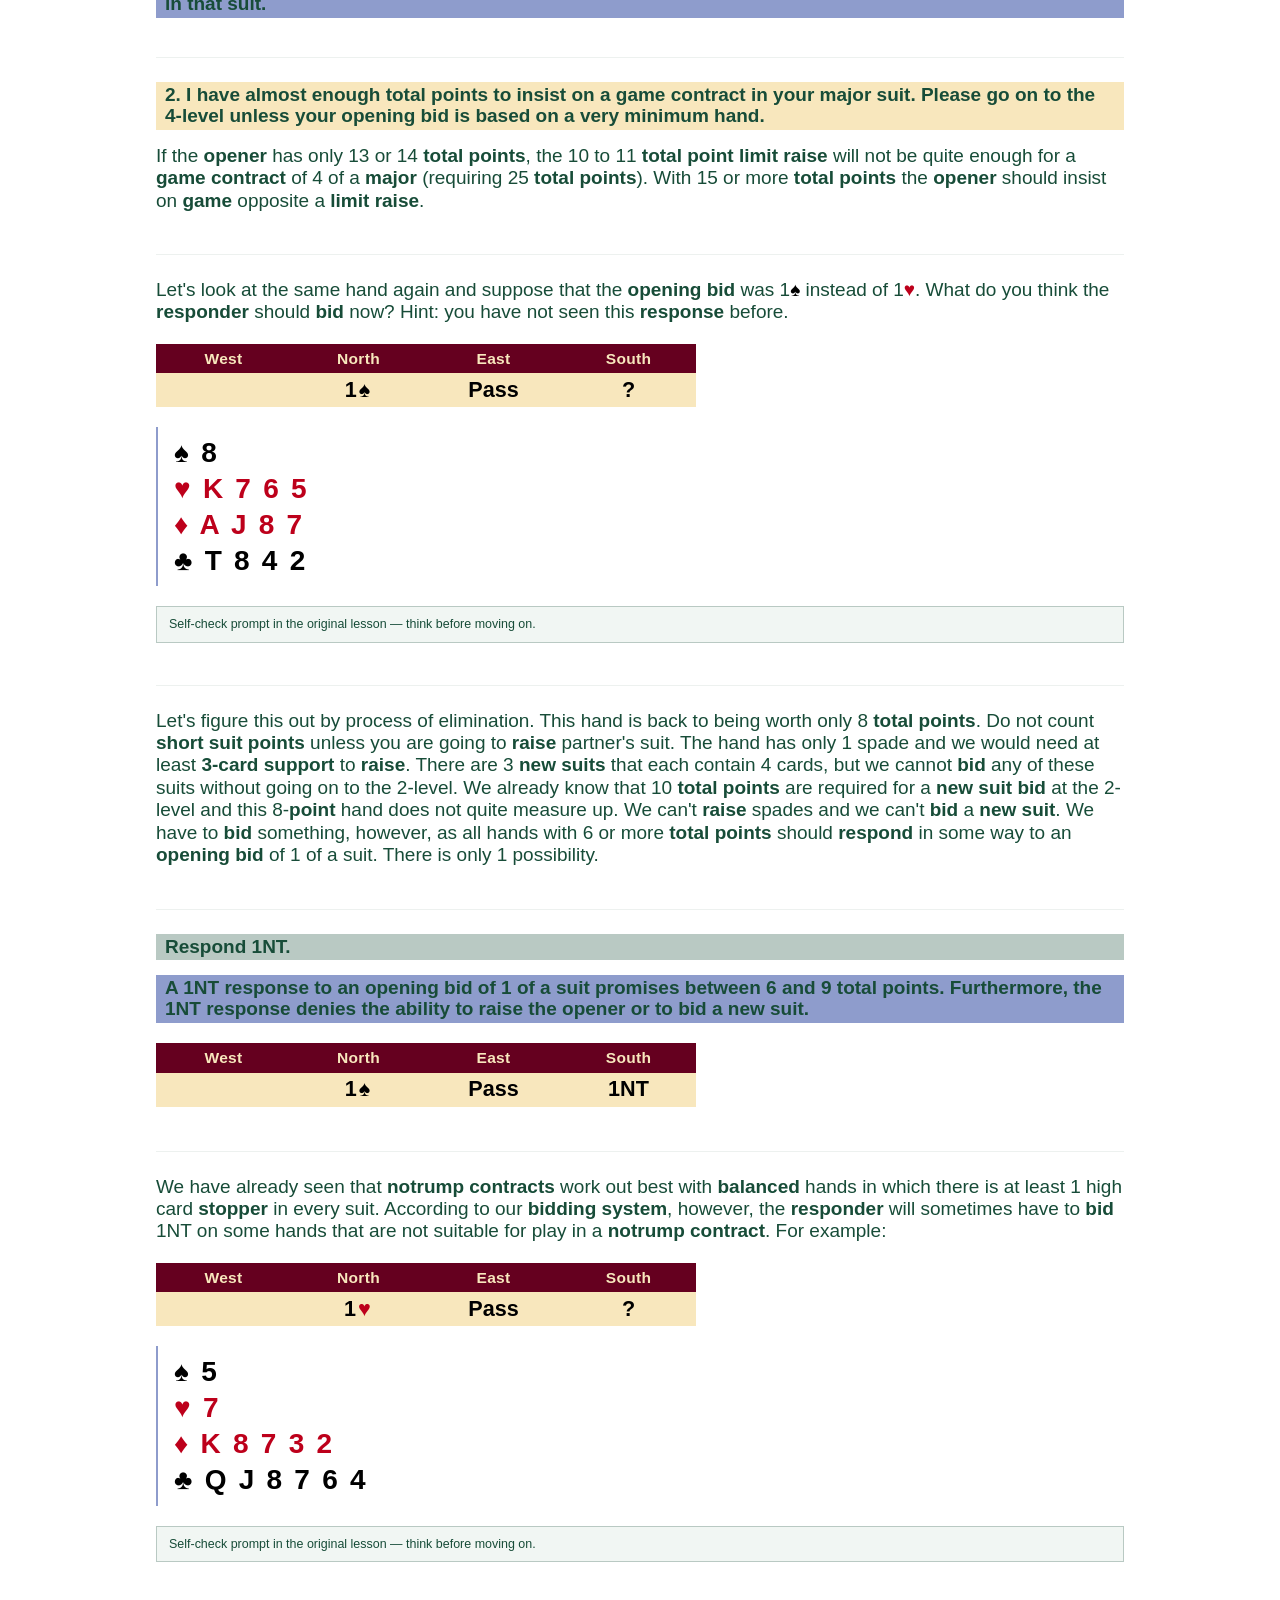
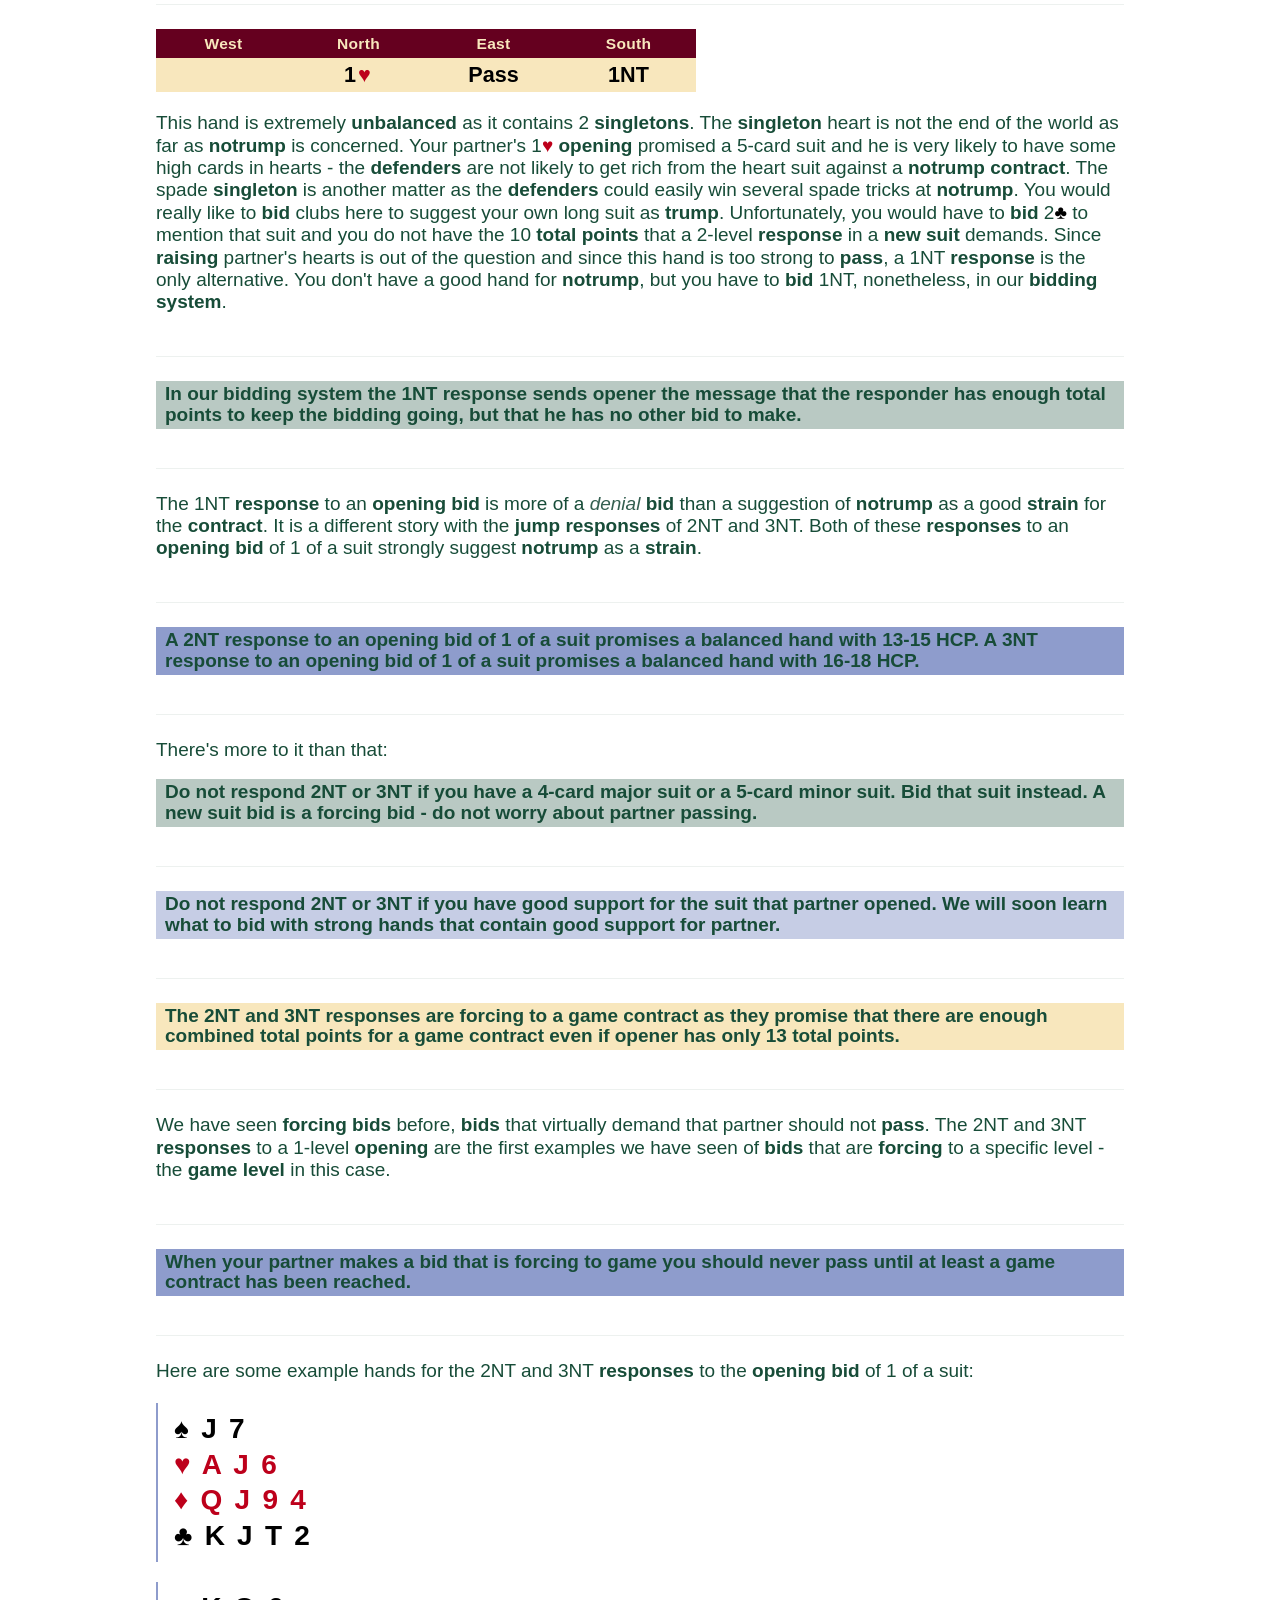
==== commit b1bf370f: "Add responding to 1NT opening chapter" ====
--- a/index.html
+++ b/index.html
@@ -2,12 +2,18 @@
 <html lang="en"><head>
 <meta charset="utf-8"><meta name="viewport" content="width=device-width,initial-scale=1">
 <title>Learn to Play Bridge — Responding to a 1 of a suit opening</title>
-<link rel="stylesheet" href="bridge_study_test.css?v=20261010-5">
+<link rel="stylesheet" href="bridge_study_test.css?v=20261010-10">
 </head><body><main>
 <header><h1>Learn to Play Bridge · extracted lesson test</h1><span class="muted" id="count"></span></header>
+<div class="chapter-nav"><label for="chapter-select">Chapter</label><select id="chapter-select" aria-label="Choose chapter"><option value="index.html" selected>1. Responding to a 1 of a suit opening</option><option value="responding_to_1nt.html">2. Responding to a 1NT opening</option></select></div>
 <div class="toolbar"><div class="mode"><button class="on" data-mode="lesson">Original flow</button><button data-mode="quiz">Lesson quizzes</button><button data-mode="review">Review exercises</button></div><div class="font-controls" aria-label="Text size"><button id="font-down" title="Decrease text size">A−</button><button id="font-reset" title="Reset text size">A</button><button id="font-up" title="Increase text size">A+</button></div></div>
 <article id="page"></article>
 <nav class="nav"><button id="back">← Back</button><button id="next">Next →</button></nav>
+<footer class="rights-notice" id="source-rights">
+  <strong>Source &amp; rights notice</strong>
+  <p>This is an unofficial, non-commercial mobile reformat created for personal study. Source material: <em>Learn to Play Bridge</em>, developed by Fred Gitelman / Bridge Base Inc. for the <a href="https://acbl.org/learn/" target="_blank" rel="noreferrer">American Contract Bridge League (ACBL)</a>.</p>
+  <p>This site is not affiliated with, endorsed by, or sponsored by Fred Gitelman, Bridge Base Inc., or ACBL. Original lesson content, trademarks, and related rights remain with their respective owners. Please do not copy, redistribute, or republish this material. Rights holders may request removal through this repository.</p>
+</footer>
 </main>
-<script src="bridge_study_test_data.js?v=20261010-5"></script><script src="bridge_review_data.js?v=20261010-5"></script><script src="bridge_study_test.js?v=20261010-5"></script>
+<script src="bridge_study_test_data.js?v=20261010-10"></script><script src="bridge_review_data.js?v=20261010-10"></script><script src="bridge_study_test.js?v=20261010-10"></script>
 </body></html>
--- a/bridge_study_test.css
+++ b/bridge_study_test.css
@@ -402,3 +402,46 @@
   cursor: grabbing !important;
   user-select: none !important;
 }
+
+.rights-notice {
+  margin-top: 42px;
+  padding: 16px 0 4px;
+  border-top: 1px solid var(--sage);
+  color: #536966;
+  font: .78rem/1.45 Arial, Helvetica, sans-serif;
+}
+
+.rights-notice strong {
+  color: var(--green);
+  font-size: .82rem;
+}
+
+.rights-notice p {
+  margin: 7px 0;
+}
+
+.rights-notice a {
+  color: inherit;
+}
+.chapter-nav {
+  display: flex;
+  align-items: center;
+  gap: 8px;
+  margin: 13px 0 0;
+  color: #627d72;
+  font: .74rem/1 Arial, Helvetica, sans-serif;
+}
+
+.chapter-nav select {
+  max-width: min(100%, 370px);
+  border: 1px solid var(--sage);
+  border-radius: 2px;
+  padding: 7px 26px 7px 8px;
+  background: #fff;
+  color: var(--green);
+  font: 700 .78rem/1 Arial, Helvetica, sans-serif;
+}
+
+@media(max-width:480px) {
+  .chapter-nav select { max-width: calc(100vw - 105px); }
+}
